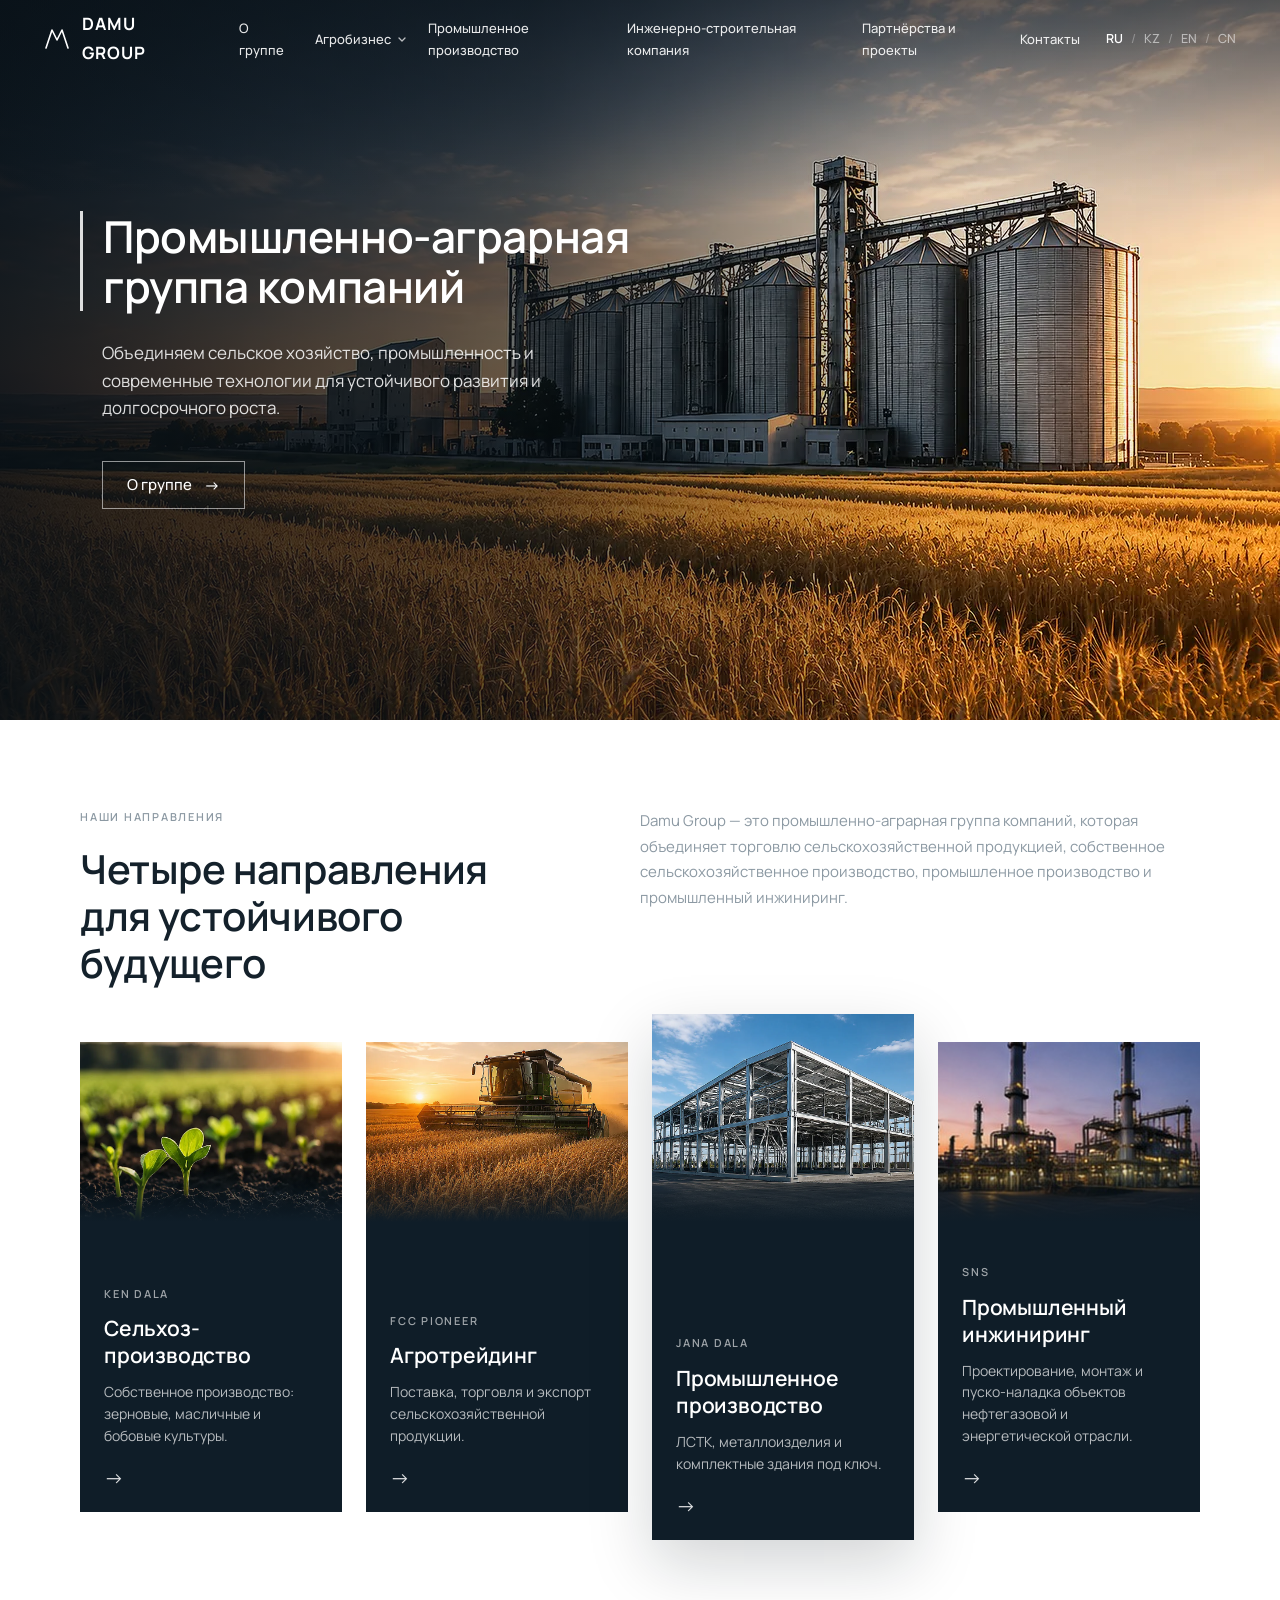
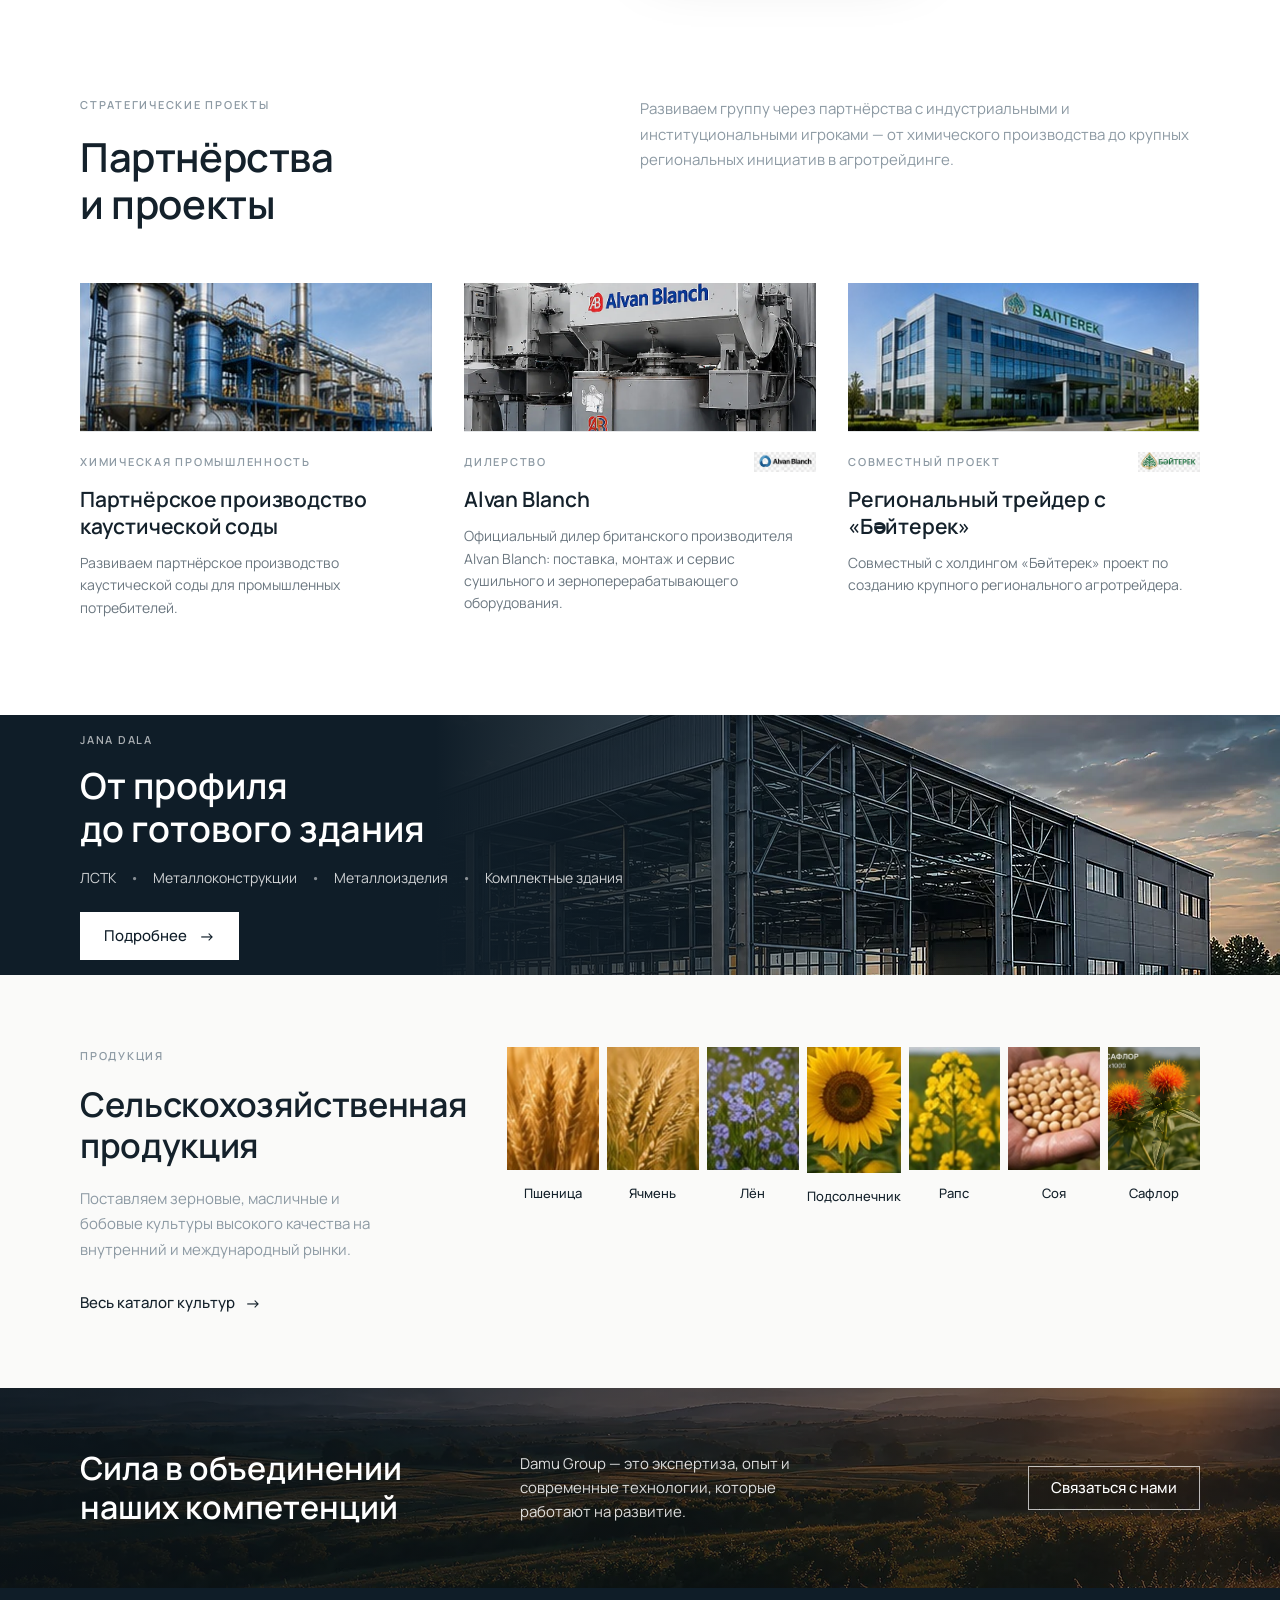
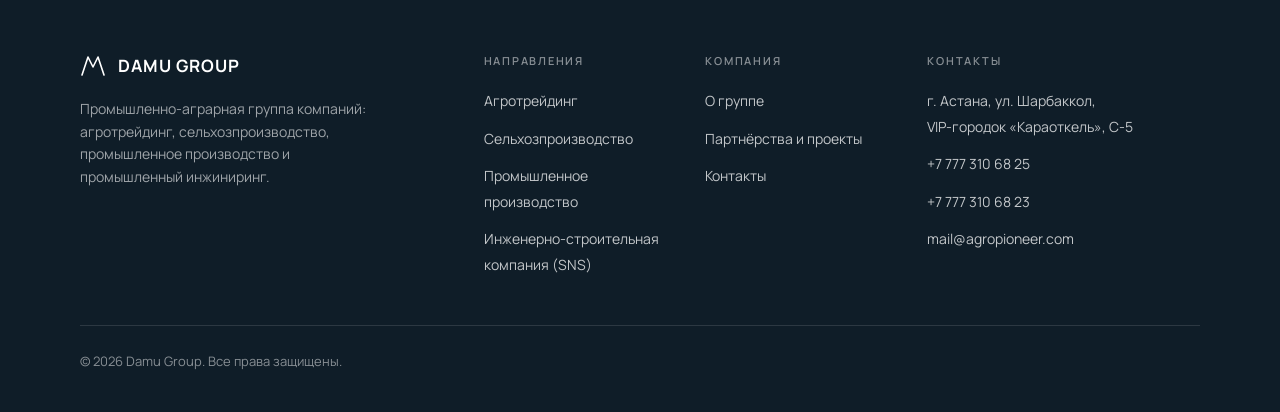
==== damu/index.html @ c19c9806 "Polish: remove dead controls, fix misleading buttons and group summary - Remove the non-functional s" ====
<!DOCTYPE html>
<html lang="ru">
<head>
  <meta charset="UTF-8">
  <meta name="viewport" content="width=device-width, initial-scale=1">
  <title>Damu Group — промышленно-аграрная группа компаний</title>
  <meta name="description" content="Damu Group объединяет торговлю сельскохозяйственной продукцией, сельскохозяйственное производство, промышленное производство и промышленный инжиниринг.">
  <meta name="theme-color" content="#0F1D28">

  <link rel="preconnect" href="https://fonts.googleapis.com">
  <link rel="preconnect" href="https://fonts.gstatic.com" crossorigin>
  <link href="https://fonts.googleapis.com/css2?family=Manrope:wght@400;500;600;700&display=swap" rel="stylesheet">
  <link rel="stylesheet" href="styles.css">
  <link rel="preload" as="image" href="public/images/01_hero_silos_field.webp"
        imagesrcset="public/images/01_hero_silos_field-1280.webp 1280w, public/images/01_hero_silos_field.webp 2400w"
        imagesizes="100vw" fetchpriority="high">
</head>
<body>

  <!-- ============================ HERO + HEADER ============================ -->
  <header class="header">
    <a class="logo" href="#top" aria-label="Damu Group — на главную">
      <svg class="logo__mark" width="26" height="22" viewBox="0 0 26 22" fill="none" aria-hidden="true"><path d="M2 20 L8 2 L13 12 L18 2 L24 20" stroke="#fff" stroke-width="1.6" stroke-linecap="round" stroke-linejoin="round"/></svg>
      <span class="logo__word">DAMU GROUP</span>
    </a>

    <nav class="nav" aria-label="Основная навигация">
      <a class="nav__link" href="#directions">О группе</a>

      <div class="nav__item">
        <button class="nav__link" type="button" aria-haspopup="true" aria-expanded="false">
          Агробизнес
          <svg class="chevron" viewBox="0 0 10 10" fill="none" aria-hidden="true"><path d="M2 4l3 3 3-3" stroke="currentColor" stroke-width="1.3" stroke-linecap="round" stroke-linejoin="round"/></svg>
        </button>
        <div class="nav__menu" role="menu">
          <a role="menuitem" href="#directions">Агротрейдинг</a>
          <a role="menuitem" href="#directions">Растениеводство</a>
          <a role="menuitem" href="#products">Продукция</a>
        </div>
      </div>

      <a class="nav__link" href="jana-dala.html">Промышленное производство</a>
      <a class="nav__link" href="sns.html">Инженерно-строительная компания</a>
      <a class="nav__link" href="#partnerships">Партнёрства и проекты</a>      <a class="nav__link" href="#footer">Контакты</a>
    </nav>

    <div class="header__right">
      <div class="lang lang--row" data-lang-switch aria-label="Язык">
        <a class="lang__opt is-active" data-lang="ru" href="#" aria-current="true">RU</a>
        <span class="lang__sep" aria-hidden="true">/</span>
        <a class="lang__opt" data-lang="kk" href="#">KZ</a>
        <span class="lang__sep" aria-hidden="true">/</span>
        <a class="lang__opt" data-lang="en" href="#">EN</a>
        <span class="lang__sep" aria-hidden="true">/</span>
        <a class="lang__opt" data-lang="zh" href="#">CN</a>
      </div>
      <button class="burger" type="button" aria-label="Открыть меню" aria-expanded="false" aria-controls="mobile-menu">
        <span></span><span></span><span></span>
      </button>
    </div>
  </header>

  <!-- Mobile menu panel -->
  <div class="mobile-menu" id="mobile-menu" aria-hidden="true" role="dialog" aria-label="Меню">
    <button class="mobile-menu__close" type="button" aria-label="Закрыть меню">
      <svg width="26" height="26" viewBox="0 0 26 26" fill="none" aria-hidden="true"><path d="M6 6l14 14M20 6L6 20" stroke="#fff" stroke-width="1.6" stroke-linecap="round"/></svg>
    </button>
    <a href="#directions">О группе</a>
    <span>Агробизнес</span>
    <div class="mobile-menu__sub">
      <a href="#directions">Агротрейдинг</a>
      <a href="#directions">Растениеводство</a>
      <a href="#products">Продукция</a>
    </div>
    <a href="jana-dala.html">Промышленное производство</a>
    <a href="sns.html">Инженерно-строительная компания</a>
    <a href="#partnerships">Партнёрства и проекты</a>    <a href="#footer">Контакты</a>
    <div class="mobile-menu__lang" data-lang-switch><a class="is-active" data-lang="ru" href="#">RU</a><a data-lang="kk" href="#">KZ</a><a data-lang="en" href="#">EN</a><a data-lang="zh" href="#">CN</a></div>
  </div>

  <section class="hero" id="top" aria-label="Damu Group">
    <picture>
      <source type="image/webp" sizes="100vw"
              srcset="public/images/01_hero_silos_field-1280.webp 1280w, public/images/01_hero_silos_field.webp 2400w">
      <source type="image/jpeg" sizes="100vw"
              srcset="public/images/01_hero_silos_field-1280.jpg 1280w, public/images/01_hero_silos_field.jpg 2400w">
      <img class="hero__img" src="public/images/01_hero_silos_field.jpg"
           alt="Элеваторы и золотое пшеничное поле на закате"
           width="2400" height="1400" loading="eager" fetchpriority="high">
    </picture>
    <div class="hero__grad-h" aria-hidden="true"></div>
    <div class="hero__grad-top" aria-hidden="true"></div>

    <div class="container hero__content">
      <div class="hero__head">
        <span class="hero__line" aria-hidden="true"></span>
        <h1 class="hero__title">Промышленно-аграрная<br>группа компаний</h1>
      </div>
      <p class="hero__lead">Объединяем сельское хозяйство, промышленность и современные технологии для устойчивого развития и долгосрочного роста.</p>
      <a class="hero__btn" href="#directions">О группе <span class="arrow" aria-hidden="true">→</span></a>
    </div>
  </section>

  <main>
    <!-- ============================ DIRECTIONS ============================ -->
    <section class="directions" id="directions">
      <div class="container">
        <div class="directions__top">
          <div>
            <p class="eyebrow directions__eyebrow">Наши направления</p>
            <h2 class="directions__title">Четыре направления<br>для устойчивого будущего</h2>
          </div>
          <p class="directions__intro">Damu Group — это промышленно-аграрная группа компаний, которая объединяет торговлю сельскохозяйственной продукцией, собственное сельскохозяйственное производство, промышленное производство и промышленный инжиниринг.</p>
        </div>

        <div class="cards">
          <!-- 1 -->
          <a class="card" href="#products">
            <div class="card__media card__media--agriculture" role="img" aria-label="Всходы сельскохозяйственных культур на поле"></div>
            <div class="card__body">
              <p class="eyebrow card__eyebrow">KEN DALA</p>
              <h3 class="card__title">Сельхоз&shy;производство</h3>
              <p class="card__text">Собственное производство: зерновые, масличные и бобовые культуры.</p>
              <span class="card__arrow" aria-hidden="true">→</span>
            </div>
          </a>

          <!-- 2 -->
          <a class="card" href="#products">
            <div class="card__media card__media--agrotrading" role="img" aria-label="Комбайн на уборке пшеницы на закате"></div>
            <div class="card__body">
              <p class="eyebrow card__eyebrow">FCC PIONEER</p>
              <h3 class="card__title">Агротрейдинг</h3>
              <p class="card__text">Поставка, торговля и экспорт сельскохозяйственной продукции.</p>
              <span class="card__arrow" aria-hidden="true">→</span>
            </div>
          </a>

          <!-- 3 — accent -->
          <a class="card card--accent" href="jana-dala.html">
            <div class="card__media card__media--jana" role="img" aria-label="Металлический каркас промышленного здания"></div>
            <div class="card__body">
              <p class="eyebrow card__eyebrow">JANA DALA</p>
              <h3 class="card__title">Промышленное производство</h3>
              <p class="card__text">ЛСТК, металлоизделия и комплектные здания под ключ.</p>
              <span class="card__arrow" aria-hidden="true">→</span>
            </div>
          </a>

          <!-- 4 -->
          <a class="card" href="sns.html">
            <div class="card__media card__media--sns" role="img" aria-label="Промышленный объект нефтегазовой отрасли"></div>
            <div class="card__body">
              <p class="eyebrow card__eyebrow">SNS</p>
              <h3 class="card__title">Промышленный инжиниринг</h3>
              <p class="card__text">Проектирование, монтаж и пуско-наладка объектов нефтегазовой и энергетической отрасли.</p>
              <span class="card__arrow" aria-hidden="true">→</span>
            </div>
          </a>
        </div>
      </div>
    </section>

    <!-- ============================ PARTNERSHIPS ============================ -->
    <section class="partners" id="partnerships">
      <div class="container">
        <div class="partners__top">
          <div>
            <p class="eyebrow partners__eyebrow">Стратегические проекты</p>
            <h2 class="partners__title">Партнёрства<br>и проекты</h2>
          </div>
          <p class="partners__intro">Развиваем группу через партнёрства с индустриальными и институциональными игроками — от химического производства до крупных региональных инициатив в агротрейдинге.</p>
        </div>

        <div class="partners__grid">
          <!-- 1 -->
          <article class="partner">
            <div class="partner__media partner__media--caustic" role="img" aria-label="Производство каустической соды"></div>
            <div class="partner__body">
              <div class="partner__meta">
                <p class="eyebrow partner__eyebrow">Химическая промышленность</p>
              </div>
              <h3 class="partner__title">Партнёрское производство каустической соды</h3>
              <p class="partner__text">Развиваем партнёрское производство каустической соды для промышленных потребителей.</p>
            </div>
          </article>

          <!-- 2 -->
          <article class="partner">
            <div class="partner__media partner__media--alvan" role="img" aria-label="Сушильное и зерноперерабатывающее оборудование Alvan Blanch"></div>
            <div class="partner__body">
              <div class="partner__meta">
                <p class="eyebrow partner__eyebrow">Дилерство</p>
                <img class="partner__logo" src="public/images/alvan-blanch.png" alt="Alvan Blanch" width="120" height="20" loading="lazy">
              </div>
              <h3 class="partner__title">Alvan Blanch</h3>
              <p class="partner__text">Официальный дилер британского производителя Alvan Blanch: поставка, монтаж и сервис сушильного и зерноперерабатывающего оборудования.</p>
            </div>
          </article>

          <!-- 3 -->
          <article class="partner">
            <div class="partner__media partner__media--baiterek" role="img" aria-label="Совместный проект регионального агротрейдера"></div>
            <div class="partner__body">
              <div class="partner__meta">
                <p class="eyebrow partner__eyebrow">Совместный проект</p>
                <img class="partner__logo" src="public/images/baiterek.png" alt="Бәйтерек" width="120" height="20" loading="lazy">
              </div>
              <h3 class="partner__title">Региональный трейдер с «Бәйтерек»</h3>
              <p class="partner__text">Совместный с холдингом «Бәйтерек» проект по созданию крупного регионального агротрейдера.</p>
            </div>
          </article>
        </div>
      </div>
    </section>

    <!-- ============================ JANA DALA BANNER ============================ -->
    <section class="jana" id="jana" aria-label="Jana Dala — от профиля до готового здания">
      <picture>
        <source type="image/webp" sizes="100vw"
                srcset="public/images/06_jana_dala_factory-1280.webp 1280w, public/images/06_jana_dala_factory.webp 2000w">
        <source type="image/jpeg" sizes="100vw"
                srcset="public/images/06_jana_dala_factory-1280.jpg 1280w, public/images/06_jana_dala_factory.jpg 2000w">
        <img class="jana__img" src="public/images/06_jana_dala_factory.jpg"
             alt="Производственный комплекс Jana Dala" width="2000" height="900" loading="lazy">
      </picture>
      <div class="jana__grad" aria-hidden="true"></div>
      <div class="container jana__content">
        <p class="eyebrow jana__eyebrow">Jana Dala</p>
        <h2 class="jana__title">От профиля<br>до готового здания</h2>
        <ul class="jana__tags"><li>ЛСТК</li><li>Металлоконструкции</li><li>Металлоизделия</li><li>Комплектные здания</li></ul>
        <a class="jana__btn" href="jana-dala.html">Подробнее <span class="arrow" aria-hidden="true">→</span></a>
      </div>
    </section>

    <!-- ============================ PRODUCTS ============================ -->
    <section class="products" id="products">
      <div class="container products__grid">
        <div class="products__aside">
          <p class="eyebrow products__eyebrow">Продукция</p>
          <h2 class="products__title">Сельскохозяйственная<br>продукция</h2>
          <p class="products__text">Поставляем зерновые, масличные и бобовые культуры высокого качества на внутренний и международный рынки.</p>
          <a class="products__link" href="#products">Весь каталог культур <span class="arrow" aria-hidden="true">→</span></a>
        </div>

        <div class="crops">
          <a class="crop" href="wheat">
            <div class="crop__media crop__media--wheat" role="img" aria-label="Пшеница"></div>
            <div class="crop__caption">Пшеница</div>
          </a>
          <a class="crop" href="barley">
            <div class="crop__media crop__media--barley" role="img" aria-label="Ячмень"></div>
            <div class="crop__caption">Ячмень</div>
          </a>
          <a class="crop" href="flax">
            <div class="crop__media crop__media--flax" role="img" aria-label="Лён"></div>
            <div class="crop__caption">Лён</div>
          </a>
          <a class="crop" href="sunflower">
            <div class="crop__media crop__media--sunflower" role="img" aria-label="Подсолнечник"></div>
            <div class="crop__caption">Подсолнечник</div>
          </a>
          <a class="crop" href="colza">
            <div class="crop__media crop__media--rapeseed" role="img" aria-label="Рапс"></div>
            <div class="crop__caption">Рапс</div>
          </a>
          <a class="crop" href="soy">
            <div class="crop__media crop__media--soybean" role="img" aria-label="Соя"></div>
            <div class="crop__caption">Соя</div>
          </a>
          <a class="crop" href="safflower">
            <div class="crop__media crop__media--safflower" role="img" aria-label="Сафлор"></div>
            <div class="crop__caption">Сафлор</div>
          </a>
        </div>
      </div>
    </section>

    <!-- ============================ UNITY BANNER ============================ -->
    <section class="unity" aria-label="Сила в объединении наших компетенций">
      <picture>
        <source type="image/webp" sizes="100vw"
                srcset="public/images/14_footer_landscape-1280.webp 1280w, public/images/14_footer_landscape.webp 2400w">
        <source type="image/jpeg" sizes="100vw"
                srcset="public/images/14_footer_landscape-1280.jpg 1280w, public/images/14_footer_landscape.jpg 2400w">
        <img class="unity__img" src="public/images/14_footer_landscape.jpg"
             alt="Аграрный ландшафт и инфраструктура Damu Group" width="2400" height="900" loading="lazy">
      </picture>
      <div class="unity__grad" aria-hidden="true"></div>
      <div class="container unity__content">
        <h2 class="unity__title">Сила в объединении<br>наших компетенций</h2>
        <p class="unity__text">Damu Group — это экспертиза, опыт и современные технологии, которые работают на развитие.</p>
        <a class="unity__btn" href="#footer">Связаться с нами</a>
      </div>
    </section>
  </main>

  <!-- ============================ FOOTER ============================ -->
  <footer class="footer" id="footer">
    <div class="container footer__grid">
      <div>
        <div class="logo">
          <svg class="logo__mark" width="26" height="22" viewBox="0 0 26 22" fill="none" aria-hidden="true"><path d="M2 20 L8 2 L13 12 L18 2 L24 20" stroke="#fff" stroke-width="1.6" stroke-linecap="round" stroke-linejoin="round"/></svg>
          <span class="logo__word">DAMU GROUP</span>
        </div>
        <p class="footer__desc">Промышленно-аграрная группа компаний: агротрейдинг, сельхозпроизводство, промышленное производство и промышленный инжиниринг.</p>
      </div>

      <nav aria-label="Направления">
        <p class="footer__col-title">Направления</p>
        <ul class="footer__list">
          <li><a href="#products">Агротрейдинг</a></li>
          <li><a href="#products">Сельхозпроизводство</a></li>
          <li><a href="jana-dala.html">Промышленное производство</a></li>
          <li><a href="sns.html">Инженерно-строительная компания (SNS)</a></li>
        </ul>
      </nav>

      <nav aria-label="Компания">
        <p class="footer__col-title">Компания</p>
        <ul class="footer__list">
          <li><a href="#directions">О группе</a></li>
          <li><a href="#partnerships">Партнёрства и проекты</a></li>          <li><a href="#footer">Контакты</a></li>
        </ul>
      </nav>

      <div>
        <p class="footer__col-title">Контакты</p>
        <ul class="footer__list">
          <li><span>г. Астана, ул. Шарбаккол,<br>VIP-городок «Караоткель», C-5</span></li>
          <li><a href="tel:+77773106825">+7 777 310 68 25</a></li>
          <li><a href="tel:+77773106823">+7 777 310 68 23</a></li>
          <li><a href="mailto:mail@agropioneer.com">mail@agropioneer.com</a></li>
        </ul>
      </div>
    </div>

    <div class="container">
      <div class="footer__bottom">© 2026 Damu Group. Все права защищены.</div>
    </div>
  </footer>

  <script src="script.js" defer></script>
</body>
</html>
---- damu/styles.css ----
/* ==========================================================================
   Damu Group — homepage. Exact implementation of the approved mockup.
   Static HTML + CSS. Vanilla JS only for mobile menu + dropdown.
   ========================================================================== */

/* ---------- Tokens ---------- */
:root {
  --ink: #14212B;          /* primary text */
  --deep: #0F1D28;         /* dark bg: cards, banners, footer */
  --muted: #8C99A3;        /* secondary text on light */
  --paper: #FFFFFF;
  --paper-alt: #FAFAF9;    /* Products section bg */
  --hover-light: #F0F0EE;  /* white button hover */
  --shadow-card: 0 24px 60px rgba(10,21,30,0.18);
  --container: 1240px;
  --gutter: 60px;
}

/* ---------- Reset ---------- */
* { box-sizing: border-box; }
body { margin: 0; }
img { display: block; max-width: 100%; }
h1, h2, h3, p, ul, figure { margin: 0; }
ul { padding: 0; list-style: none; }
button { font: inherit; color: inherit; background: none; border: 0; cursor: pointer; }

body {
  font-family: "Manrope", "Helvetica Neue", Arial, sans-serif;
  font-weight: 400;
  font-size: 15px;
  line-height: 1.7;
  color: var(--ink);
  background: var(--paper);
  -webkit-font-smoothing: antialiased;
  -moz-osx-font-smoothing: grayscale;
}

a { color: var(--ink); text-decoration: none; }
a:hover { text-decoration: none; }

:focus-visible {
  outline: 2px solid var(--ink);
  outline-offset: 3px;
}

.container {
  max-width: var(--container);
  margin: 0 auto;
  padding: 0 var(--gutter);
}

.eyebrow {
  font-size: 11px;
  font-weight: 600;
  letter-spacing: 0.16em;
  text-transform: uppercase;
}

h1, h2, h3 { overflow-wrap: break-word; }

.visually-hidden {
  position: absolute; width: 1px; height: 1px; padding: 0; margin: -1px;
  overflow: hidden; clip: rect(0 0 0 0); white-space: nowrap; border: 0;
}

/* ---------- Logo (header + footer) ---------- */
.logo { display: flex; align-items: center; gap: 12px; }
.logo__mark { flex: none; display: block; }
.logo__word {
  font-size: 17px; font-weight: 700; letter-spacing: 0.06em;
  color: #fff;
}

/* ==========================================================================
   HERO + HEADER
   ========================================================================== */
.hero {
  position: relative;
  height: 720px;
  background: var(--deep);
  overflow: hidden;
}
.hero__img {
  position: absolute; inset: 0;
  width: 100%; height: 100%;
  object-fit: cover;
}
.hero__grad-h {
  position: absolute; inset: 0; z-index: 1;
  background: linear-gradient(90deg, rgba(8,16,22,.9) 0%, rgba(8,16,22,.6) 42%, rgba(8,16,22,.08) 72%, rgba(8,16,22,0) 100%);
}
.hero__grad-top {
  position: absolute; top: 0; left: 0; right: 0; height: 200px; z-index: 1;
  background: linear-gradient(180deg, rgba(8,16,22,.55), rgba(8,16,22,0));
}

/* Header */
.header {
  position: absolute; top: 0; left: 0; right: 0; z-index: 3;
  height: 78px;
  display: flex; align-items: center;
  padding: 0 44px; gap: 26px;
}
.nav {
  margin-left: 16px;
  display: flex; align-items: center; gap: 15px;
}
.nav__link {
  display: inline-flex; align-items: center; gap: 6px;
  font-size: 13px; font-weight: 500;
  color: rgba(255,255,255,.9);
  transition: color .2s ease;
}
.nav__link:hover { color: #fff; }
.chevron { width: 10px; height: 10px; opacity: .8; }

.nav__item { position: relative; }
.nav__menu {
  position: absolute; top: calc(100% + 12px); left: 0;
  min-width: 220px;
  background: var(--deep);
  padding: 8px 0;
  opacity: 0; visibility: hidden; transform: translateY(-6px);
  transition: opacity .2s ease, transform .2s ease, visibility .2s;
  box-shadow: var(--shadow-card);
}
.nav__item:hover .nav__menu,
.nav__item.is-open .nav__menu { opacity: 1; visibility: visible; transform: translateY(0); }
.nav__menu a {
  display: block; padding: 10px 20px;
  font-size: 14px; font-weight: 500; color: #fff;
  transition: background-color .2s ease;
}
.nav__menu a:hover { background: rgba(255,255,255,.08); }

.header__right {
  margin-left: auto;
  display: flex; align-items: center; gap: 18px;
}
.search-btn { display: inline-flex; }
.search-btn svg { display: block; }
.lang {
  display: inline-flex; align-items: center; gap: 7px;
  font-size: 14px; font-weight: 500; color: rgba(255,255,255,.9);
  transition: color .2s ease;
}
.lang:hover { color: #fff; }

.burger { display: none; }

/* Hero content */
.hero__content {
  position: relative; z-index: 2;
  height: 100%;
  display: flex; flex-direction: column; justify-content: center;
}
.hero__head { display: flex; align-items: center; gap: 20px; }
.hero__line {
  width: 3px; align-self: stretch; min-height: 100px;
  background: rgba(255,255,255,.85); flex: none;
}
.hero__title {
  max-width: 620px;
  font-size: 44px; font-weight: 600; line-height: 1.14; letter-spacing: -0.01em;
  color: #fff;
  text-wrap: pretty;
}
.hero__lead {
  margin-top: 28px; padding-left: 22px;
  max-width: 470px;
  font-size: 17px; line-height: 1.6;
  color: rgba(255,255,255,.86);
}
.hero__btn {
  margin: 40px 0 0 22px;
  align-self: flex-start;
  display: inline-flex; align-items: center; gap: 12px;
  height: 48px; padding: 0 24px;
  border: 1px solid rgba(255,255,255,.55);
  color: #fff; font-size: 15px; font-weight: 500;
  transition: background-color .2s ease;
}
.hero__btn:hover { background: rgba(255,255,255,.12); }
.arrow { font-size: 16px; line-height: 1; }

/* ==========================================================================
   DIRECTIONS
   ========================================================================== */
.directions { padding: 88px 0 96px; background: #fff; }
.directions__top {
  display: grid; grid-template-columns: 5fr 1fr 6fr;
  align-items: start;
}
.directions__eyebrow { color: var(--muted); }
.directions__title {
  margin-top: 18px;
  font-size: 40px; font-weight: 600; line-height: 1.18; letter-spacing: -0.01em;
  color: var(--ink); text-wrap: pretty;
}
.directions__intro {
  grid-column: 3;
  font-size: 15px; line-height: 1.7; color: var(--muted);
}

.cards {
  margin-top: 56px;
  display: grid; grid-template-columns: repeat(4, 1fr);
  gap: 24px; align-items: stretch;
}
.card {
  display: flex; flex-direction: column;
  min-height: 470px;
  background: var(--deep);
  overflow: hidden;
  transition: transform 300ms ease;
}
.card:hover { transform: translateY(-4px); }
.card__media {
  position: relative;
  flex: 0 0 auto;
  height: 180px;
  background-color: #1a2732;
  background-size: cover; background-position: center;
}
.card__media::after {
  content: "";
  position: absolute; left: 0; right: 0; bottom: 0; height: 56px;
  background: linear-gradient(180deg, rgba(15,29,40,0) 0%, #0F1D28 100%);
}
.card__body {
  flex: 1 1 auto;
  display: flex; flex-direction: column; justify-content: flex-end;
  padding: 24px;
}
.card__eyebrow { color: rgba(255,255,255,.6); }
.card__title {
  margin-top: 12px;
  font-size: 21px; font-weight: 600; line-height: 1.28; letter-spacing: -0.01em;
  color: #fff;
}
.card__text {
  margin-top: 12px;
  font-size: 14px; line-height: 1.55; color: rgba(255,255,255,.7);
}
.card__arrow {
  margin-top: 22px;
  font-size: 20px; line-height: 1; color: rgba(255,255,255,.85);
}
/* card photos (exact filenames from the production pack) */
.card__media--agrotrading { background-image: url("public/images/02_agriculture_combine.jpg"); background-image: image-set(url("public/images/02_agriculture_combine.webp") type("image/webp"), url("public/images/02_agriculture_combine.jpg") type("image/jpeg")); }
.card__media--agriculture { background-image: url("public/images/03_agriculture_seedlings.jpg"); background-image: image-set(url("public/images/03_agriculture_seedlings.webp") type("image/webp"), url("public/images/03_agriculture_seedlings.jpg") type("image/jpeg")); }
.card__media--jana        { background-image: url("public/images/04_jana_dala_steel_frame.jpg"); background-image: image-set(url("public/images/04_jana_dala_steel_frame.webp") type("image/webp"), url("public/images/04_jana_dala_steel_frame.jpg") type("image/jpeg")); }
.card__media--drying      { background-image: url("public/images/05_alvan_blanch_equipment.jpg"); background-image: image-set(url("public/images/05_alvan_blanch_equipment.webp") type("image/webp"), url("public/images/05_alvan_blanch_equipment.jpg") type("image/jpeg")); }
.card__media--sns         { background-image: url("public/images/sns-plant.jpg"); }

/* accent third card */
.card--accent {
  margin: -28px 0;
  box-shadow: var(--shadow-card);
}
.card--accent .card__media { height: 208px; }

/* ==========================================================================
   PARTNERSHIPS
   ========================================================================== */
.partners { padding: 88px 0 96px; background: #fff; }
.partners__top {
  display: grid; grid-template-columns: 5fr 1fr 6fr;
  align-items: start;
}
.partners__eyebrow { color: var(--muted); }
.partners__title {
  margin-top: 18px;
  font-size: 40px; font-weight: 600; line-height: 1.18; letter-spacing: -0.01em;
  color: var(--ink); text-wrap: pretty;
}
.partners__intro {
  grid-column: 3;
  font-size: 15px; line-height: 1.7; color: var(--muted);
}
.partners__grid {
  margin-top: 56px;
  display: grid; grid-template-columns: repeat(3, 1fr); gap: 32px;
}
.partner { display: flex; flex-direction: column; }
.partner__media {
  height: 148px;
  background-color: #e8e8e2;
  background-size: cover; background-position: center;
}
.partner__media--caustic { background-image: url("public/images/caustic-soda-plant.jpg"); }
.partner__media--alvan {
  background-image: url("public/images/05_alvan_blanch_equipment.jpg");
  background-image: image-set(url("public/images/05_alvan_blanch_equipment.webp") type("image/webp"), url("public/images/05_alvan_blanch_equipment.jpg") type("image/jpeg"));
}
.partner__media--baiterek { background-image: url("public/images/baiterek-partnership.jpg"); }
.partner__body {
  padding-top: 20px;
  border-top: 1px solid #E6E8EA;
}
.partner__meta {
  display: flex; align-items: center; justify-content: space-between; gap: 12px;
  min-height: 20px;
}
.partner__eyebrow { color: var(--muted); }
.partner__logo { height: 20px; width: auto; object-fit: contain; }
.partner__title {
  margin-top: 14px;
  font-size: 21px; font-weight: 600; line-height: 1.28; letter-spacing: -0.01em;
  color: var(--ink);
}
.partner__text {
  margin-top: 12px;
  font-size: 14px; line-height: 1.6; color: #6B7780;
}

/* ==========================================================================
   JANA DALA BANNER
   ========================================================================== */
.jana {
  position: relative;
  height: 260px;
  background: var(--deep);
  overflow: hidden;
}
.jana__img { position: absolute; inset: 0; width: 100%; height: 100%; object-fit: cover; }
.jana__grad {
  position: absolute; inset: 0; z-index: 1;
  background: linear-gradient(90deg, #0F1D28 0%, #0F1D28 34%, rgba(15,29,40,.72) 52%, rgba(15,29,40,0) 78%);
}
.jana__content {
  position: relative; z-index: 2;
  height: 100%;
  display: flex; flex-direction: column; justify-content: center;
}
.jana__eyebrow { color: rgba(255,255,255,.65); }
.jana__title {
  margin-top: 16px;
  font-size: 36px; font-weight: 600; line-height: 1.18; color: #fff;
}
.jana__tags {
  margin-top: 16px;
  display: flex; flex-wrap: wrap; align-items: center; row-gap: 6px;
  font-size: 14px; color: rgba(255,255,255,.8);
}
.jana__tags li { display: inline-flex; align-items: center; }
.jana__tags li:not(:last-child)::after {
  content: "•"; margin: 0 14px; color: rgba(255,255,255,.5);
}
.jana__btn {
  margin-top: 22px; align-self: flex-start;
  display: inline-flex; align-items: center; gap: 12px;
  height: 48px; padding: 0 24px;
  background: #fff; color: var(--deep);
  font-size: 15px; font-weight: 500;
  transition: background-color .2s ease;
}
.jana__btn:hover { background: var(--hover-light); }

/* ==========================================================================
   PRODUCTS
   ========================================================================== */
.products { padding: 72px 0; background: var(--paper-alt); }
.products__grid {
  display: grid; grid-template-columns: 3fr 9fr;
  gap: 40px; align-items: stretch;
}
.products__aside { display: flex; flex-direction: column; }
.products__eyebrow { color: var(--muted); }
.products__title {
  margin-top: 18px;
  font-size: 34px; font-weight: 600; line-height: 1.2; letter-spacing: -0.01em;
  color: var(--ink); text-wrap: pretty;
}
.products__text {
  margin-top: 20px; max-width: 300px;
  font-size: 15px; line-height: 1.7; color: var(--muted);
}
.products__link {
  margin-top: auto; padding-top: 28px;
  display: inline-flex; align-items: center; gap: 10px;
  font-size: 15px; font-weight: 500; color: var(--ink);
}
.products__link:hover { text-decoration: underline; }

.crops {
  display: grid; grid-template-columns: repeat(7, 1fr); gap: 8px;
}
.crop { display: block; color: var(--ink); }
.crop:hover .crop__caption { text-decoration: underline; }
.crop__media {
  aspect-ratio: 3 / 4;
  overflow: hidden;
  background-color: #e8e8e2;
  background-size: cover; background-position: center;
}
/* crop photos (exact filenames from the production pack) */
.crop__media--wheat     { background-image: url("public/images/07_wheat.jpg"); background-image: image-set(url("public/images/07_wheat.webp") type("image/webp"), url("public/images/07_wheat.jpg") type("image/jpeg")); }
.crop__media--barley    { background-image: url("public/images/08_barley.jpg"); background-image: image-set(url("public/images/08_barley.webp") type("image/webp"), url("public/images/08_barley.jpg") type("image/jpeg")); }
.crop__media--flax      { background-image: url("public/images/09_flax.jpg"); background-image: image-set(url("public/images/09_flax.webp") type("image/webp"), url("public/images/09_flax.jpg") type("image/jpeg")); }
.crop__media--sunflower { background-image: url("public/images/10_sunflower.jpg"); background-image: image-set(url("public/images/10_sunflower.webp") type("image/webp"), url("public/images/10_sunflower.jpg") type("image/jpeg")); }
.crop__media--rapeseed  { background-image: url("public/images/11_rapeseed.jpg"); background-image: image-set(url("public/images/11_rapeseed.webp") type("image/webp"), url("public/images/11_rapeseed.jpg") type("image/jpeg")); }
.crop__media--soybean   { background-image: url("public/images/12_soybean.jpg"); background-image: image-set(url("public/images/12_soybean.webp") type("image/webp"), url("public/images/12_soybean.jpg") type("image/jpeg")); }
.crop__media--safflower { background-image: url("public/images/13_safflower.jpg"); background-image: image-set(url("public/images/13_safflower.webp") type("image/webp"), url("public/images/13_safflower.jpg") type("image/jpeg")); }
.crop__caption {
  margin-top: 12px; text-align: center;
  font-size: 13px; font-weight: 500; color: var(--ink);
}

/* ==========================================================================
   UNITY BANNER
   ========================================================================== */
.unity {
  position: relative;
  height: 200px;
  background: #2a3630;
  overflow: hidden;
}
.unity__img { position: absolute; inset: 0; width: 100%; height: 100%; object-fit: cover; }
.unity__grad {
  position: absolute; inset: 0; z-index: 1;
  background: linear-gradient(90deg, rgba(12,20,26,.8) 0%, rgba(12,20,26,.55) 55%, rgba(12,20,26,.5) 100%);
}
.unity__content {
  position: relative; z-index: 2;
  height: 100%;
  display: grid; grid-template-columns: 5fr 5fr 3fr; gap: 40px; align-items: center;
}
.unity__title {
  font-size: 32px; font-weight: 600; line-height: 1.2; color: #fff;
}
.unity__text {
  max-width: 300px;
  font-size: 15px; line-height: 1.6; color: rgba(255,255,255,.85);
}
.unity__btn {
  justify-self: end;
  display: inline-flex; align-items: center;
  height: 44px; padding: 0 22px;
  border: 1px solid rgba(255,255,255,.7);
  color: #fff; font-size: 15px; font-weight: 500;
  transition: background-color .2s ease;
}
.unity__btn:hover { background: rgba(255,255,255,.12); }

/* ==========================================================================
   FOOTER
   ========================================================================== */
.footer { background: var(--deep); padding: 64px 0 40px; }
.footer__grid {
  display: grid; grid-template-columns: 4fr 2fr 2fr 3fr; gap: 40px;
}
.footer__desc {
  margin-top: 18px; max-width: 290px;
  font-size: 14px; line-height: 1.6; color: rgba(255,255,255,.6);
}
.footer__col-title {
  font-size: 11px; font-weight: 600; letter-spacing: 0.16em; text-transform: uppercase;
  color: rgba(255,255,255,.5);
}
.footer__list {
  margin-top: 18px;
  display: flex; flex-direction: column; gap: 12px;
}
.footer__list a, .footer__list span {
  font-size: 14px; color: rgba(255,255,255,.75);
  transition: color .2s ease;
}
.footer__list a:hover { color: #fff; }
.footer__bottom {
  margin-top: 48px; padding-top: 24px;
  border-top: 1px solid rgba(255,255,255,.12);
  font-size: 13px; color: rgba(255,255,255,.5);
}

/* ==========================================================================
   MOBILE MENU (panel)
   ========================================================================== */
.mobile-menu {
  position: fixed; inset: 0; z-index: 50;
  background: var(--deep);
  padding: 88px var(--gutter) 40px;
  display: none; flex-direction: column; gap: 20px;
  overflow-y: auto;
}
.mobile-menu.is-open { display: flex; }
.mobile-menu a, .mobile-menu span {
  font-size: 18px; font-weight: 500; color: #fff;
}
.mobile-menu__close {
  position: absolute; top: 22px; right: var(--gutter);
  width: 44px; height: 44px; color: #fff;
  display: inline-flex; align-items: center; justify-content: center;
}
.mobile-menu__sub {
  display: flex; flex-direction: column; gap: 14px;
  padding-left: 16px;
}
.mobile-menu__sub a { font-size: 16px; color: rgba(255,255,255,.75); }

/* ==========================================================================
   RESPONSIVE
   ========================================================================== */
@media (max-width: 1200px) {
  :root { --gutter: 40px; }
  .cards { grid-template-columns: repeat(2, 1fr); }
  .card--accent { margin: 0; }
  .card--accent .card__media { height: 180px; }
  .crops { grid-template-columns: repeat(4, 1fr); }
  .footer__grid { grid-template-columns: repeat(2, 1fr); }
}

@media (max-width: 900px) {
  :root { --gutter: 28px; }

  /* Full desktop nav can't fit the long RU labels below ~900px → burger */
  .nav, .header__right .lang, .header__right .search-btn { display: none; }
  .header { gap: 0; }
  .burger {
    display: inline-flex; align-items: center; justify-content: center;
    width: 44px; height: 44px; margin-left: auto; color: #fff;
    flex-direction: column; gap: 5px;
  }
  .burger span { display: block; width: 22px; height: 2px; background: #fff; }

  .hero { height: 620px; }
  .hero__title { font-size: 36px; }
  .products__title { font-size: 30px; }
  .directions__top { grid-template-columns: 1fr; }
  .directions__intro { grid-column: 1; margin-top: 24px; }
  .partners__top { grid-template-columns: 1fr; }
  .partners__intro { grid-column: 1; margin-top: 24px; }
  .partners__grid { grid-template-columns: 1fr; gap: 28px; }
  .partners { padding: 64px 0; }
  .products__grid { grid-template-columns: 1fr; }
  .products__link { margin-top: 24px; padding-top: 0; }
  .jana { height: auto; padding: 48px 0; }
  .unity { height: auto; }
  .unity__content { grid-template-columns: 1fr; gap: 20px; padding: 40px 0; }
  .unity__btn { justify-self: start; }
}

@media (max-width: 600px) {
  .nav, .header__right .lang, .header__right .search-btn { display: none; }
  .burger {
    display: inline-flex; align-items: center; justify-content: center;
    width: 44px; height: 44px; margin-left: auto; color: #fff;
    flex-direction: column; gap: 5px;
  }
  .burger span { display: block; width: 22px; height: 2px; background: #fff; }
  .header { gap: 0; }

  .hero { height: 560px; }
  .hero__title { font-size: 30px; }
  .hero__lead { font-size: 16px; }
  .hero__line { min-height: 72px; }

  .cards { grid-template-columns: 1fr; }
  .crops { grid-template-columns: 1fr; }
  .footer__grid { grid-template-columns: 1fr; }

  .directions { padding: 56px 0; }
  .products { padding: 56px 0; }
  .footer { padding: 56px 0 40px; }
}

@media (prefers-reduced-motion: reduce) {
  * { transition-duration: .001ms !important; }
}

/* ---- Language switcher (inline row RU / KZ / EN / CN) ---- */
.lang--row { display: inline-flex; align-items: center; gap: 8px; }
.lang__opt {
  font-size: 12.5px; font-weight: 500; color: rgba(255,255,255,.55);
  transition: color .2s ease;
}
.lang__opt:hover { color: #fff; }
.lang__opt.is-active { color: #fff; font-weight: 600; }
.lang__sep { font-size: 12.5px; color: rgba(255,255,255,.3); }
.mobile-menu__lang { display: flex; flex-wrap: wrap; gap: 18px; padding-top: 8px; }
.mobile-menu__lang a { font-size: 16px; color: rgba(255,255,255,.7); }
.mobile-menu__lang a.is-active { color: #fff; font-weight: 600; }
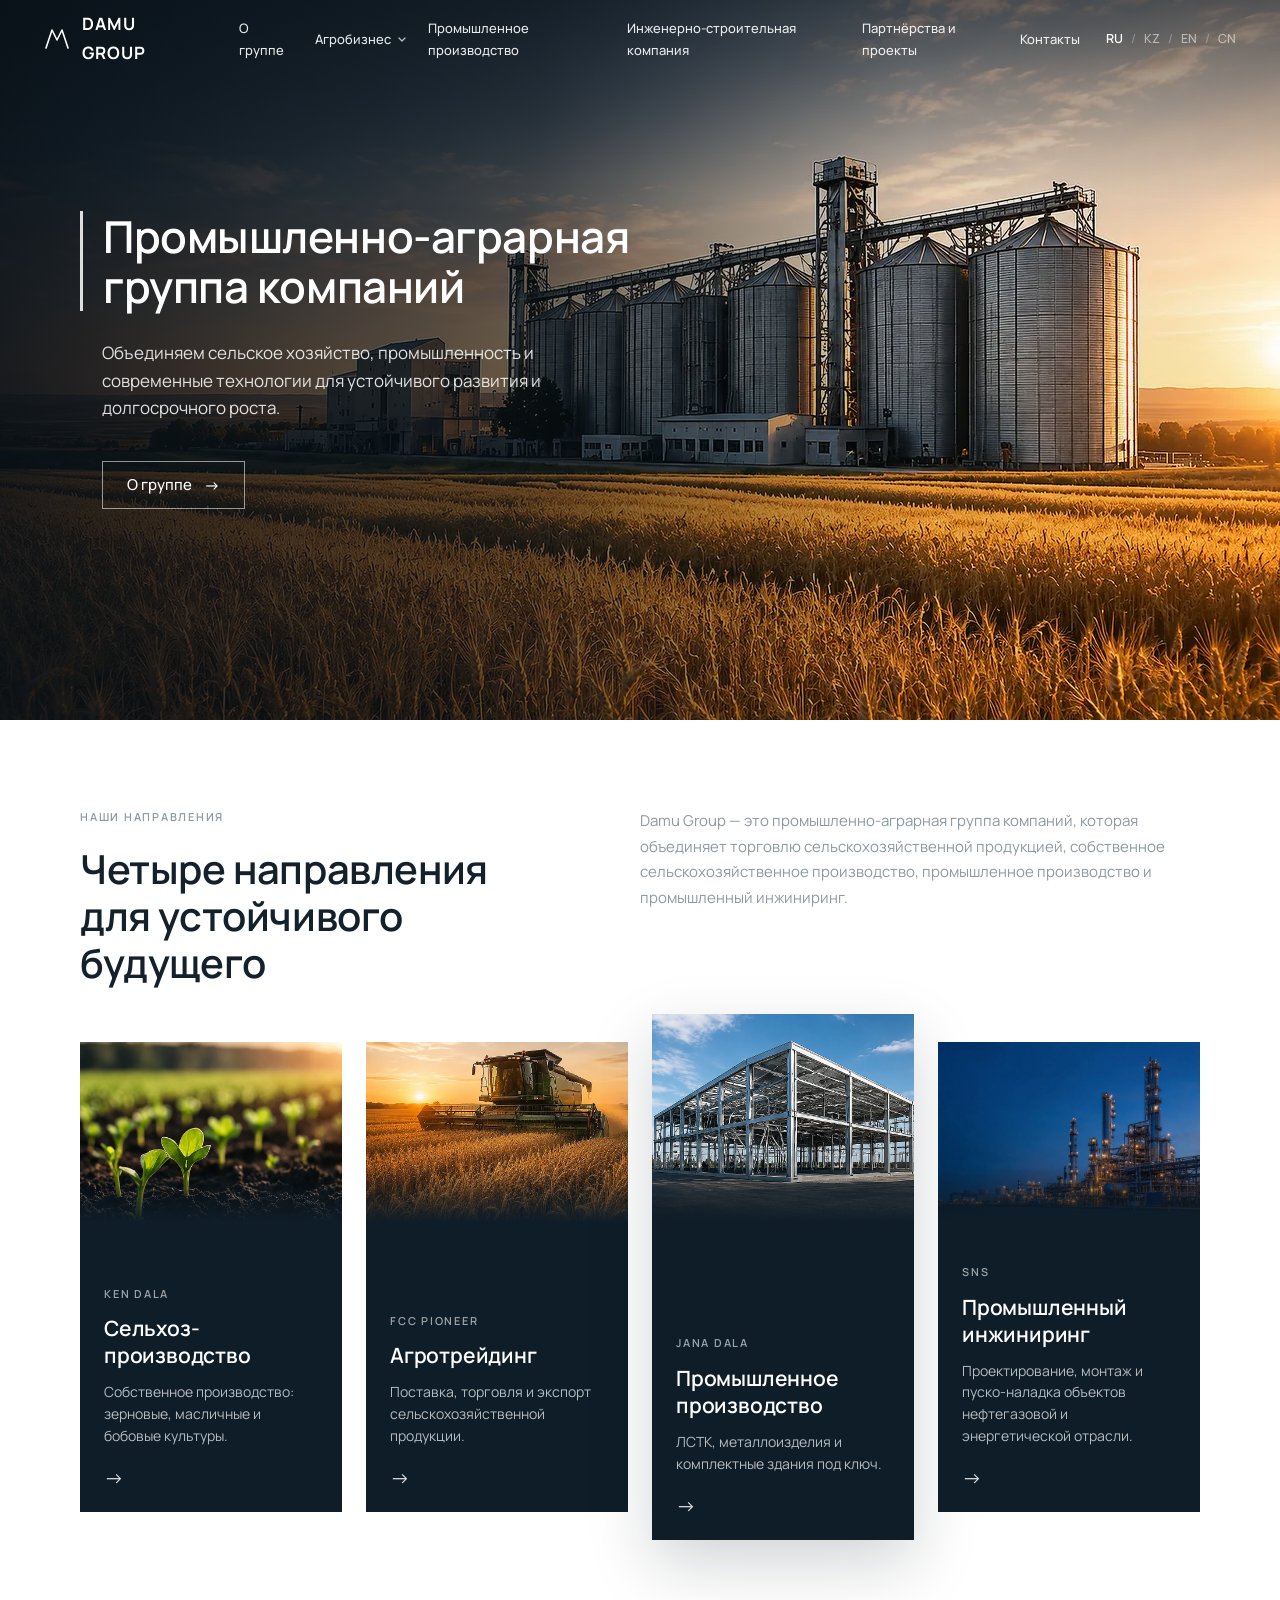
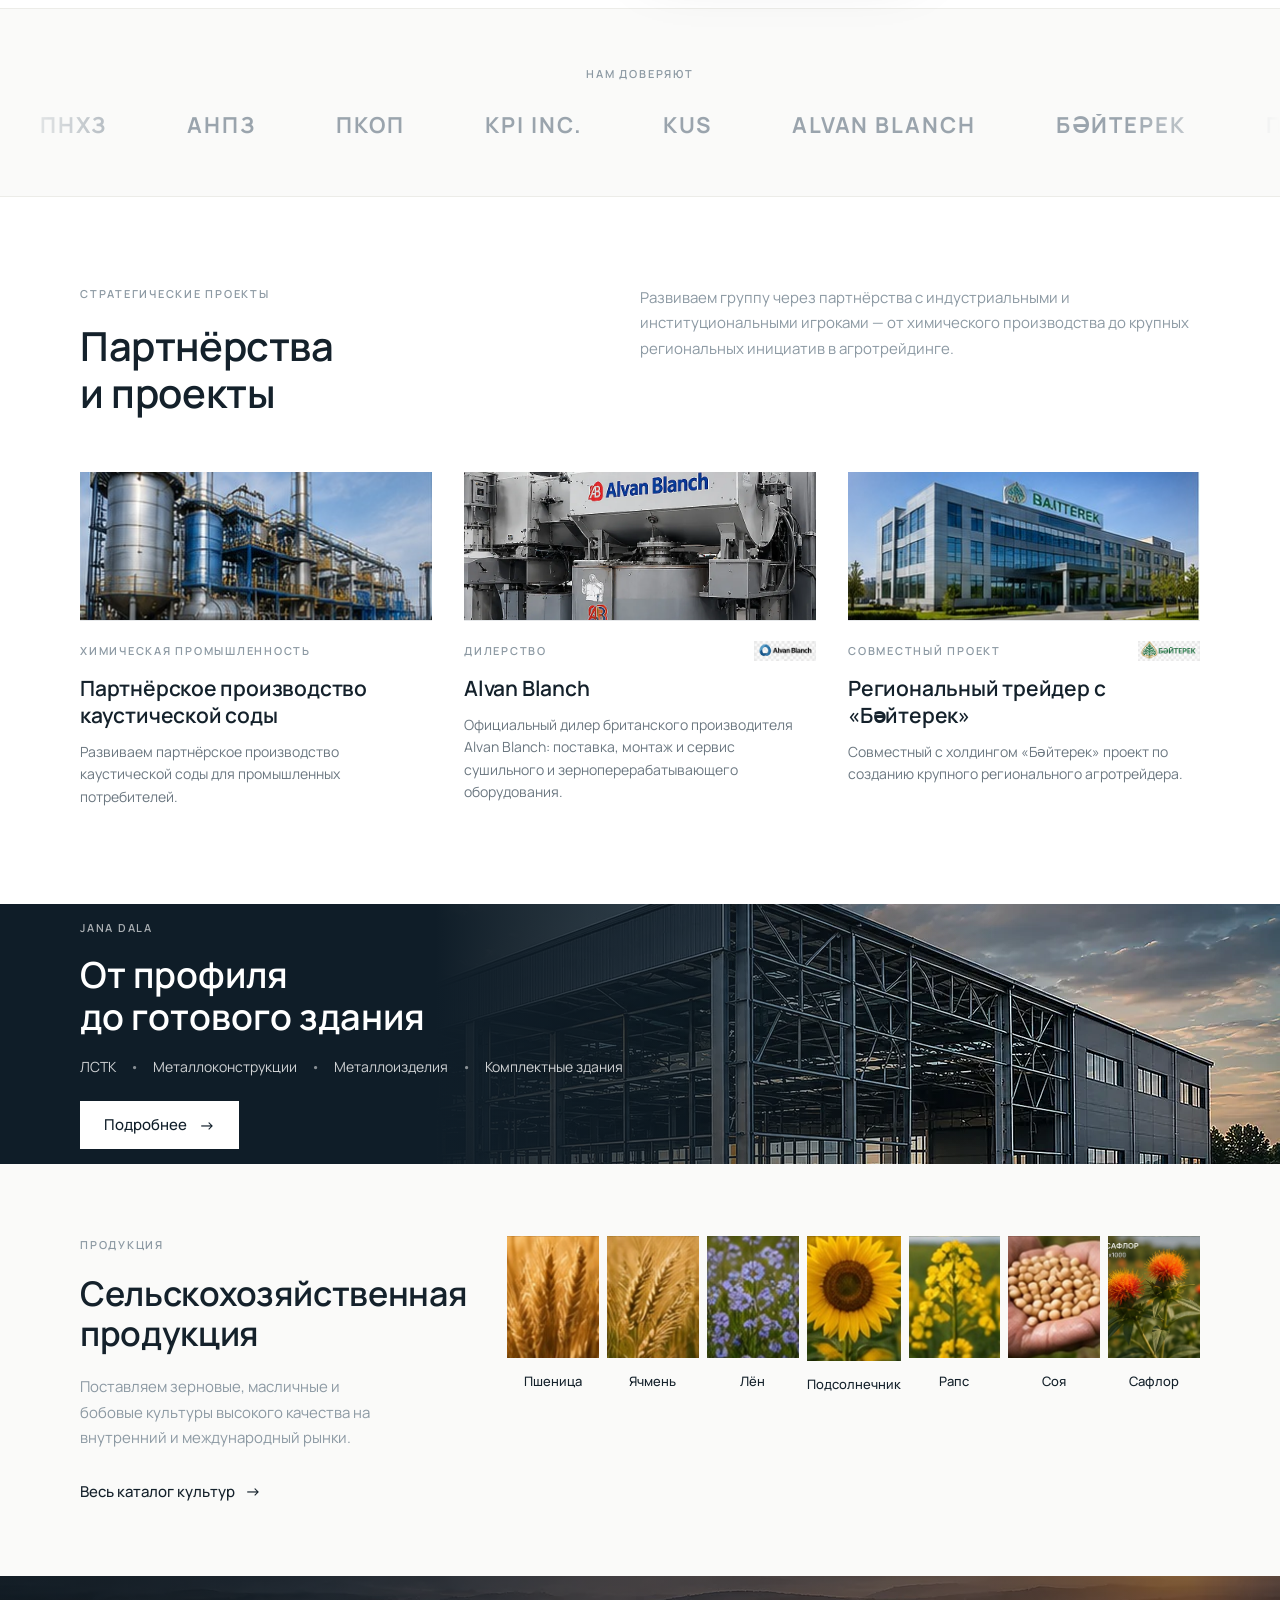
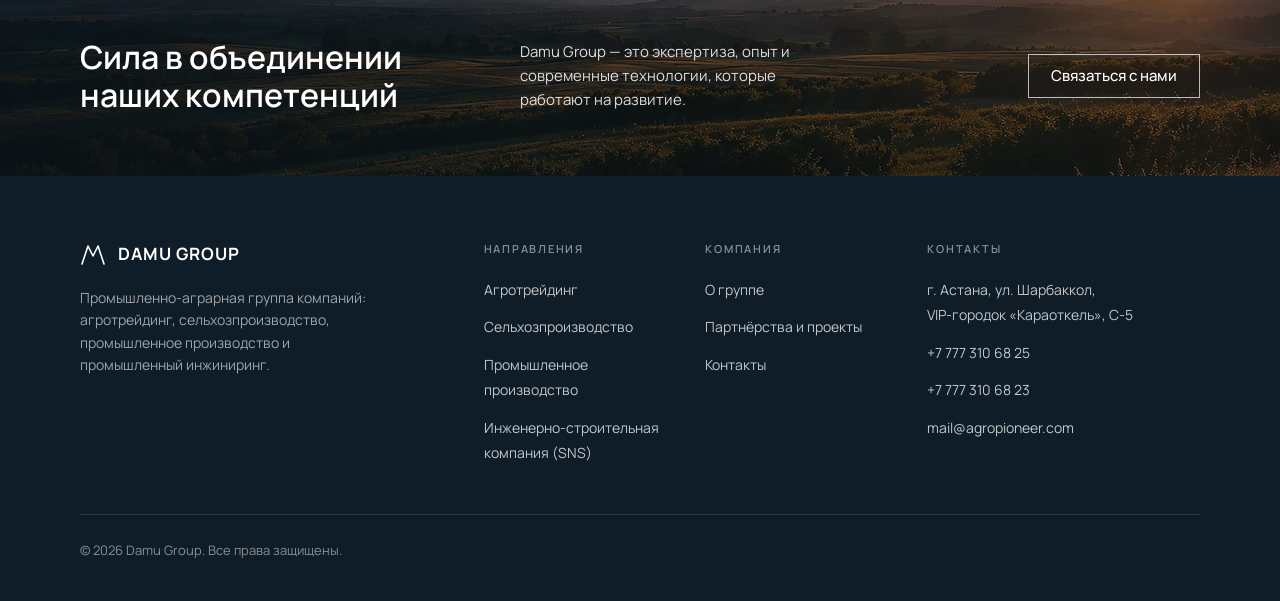
==== commit b84caf49: "Homepage: add "Нам доверяют" trust marquee of confirmed partners Add a seamless, monochrome logo/wor" ====
--- a/damu/index.html
+++ b/damu/index.html
@@ -157,6 +157,35 @@
               <span class="card__arrow" aria-hidden="true">→</span>
             </div>
           </a>
+        </div>
+      </div>
+    </section>
+
+    <!-- ============================ TRUST / MARQUEE ============================ -->
+    <section class="trust" id="trust" aria-labelledby="trust-label">
+      <div class="container">
+        <p class="eyebrow trust__label" id="trust-label">Нам доверяют</p>
+      </div>
+      <div class="marquee">
+        <div class="marquee__track">
+          <div class="marquee__group">
+            <span class="marquee__item">ПНХЗ</span>
+            <span class="marquee__item">АНПЗ</span>
+            <span class="marquee__item">ПКОП</span>
+            <span class="marquee__item">KPI&nbsp;Inc.</span>
+            <span class="marquee__item">KUS</span>
+            <span class="marquee__item">Alvan&nbsp;Blanch</span>
+            <span class="marquee__item">Бәйтерек</span>
+          </div>
+          <div class="marquee__group" aria-hidden="true">
+            <span class="marquee__item">ПНХЗ</span>
+            <span class="marquee__item">АНПЗ</span>
+            <span class="marquee__item">ПКОП</span>
+            <span class="marquee__item">KPI&nbsp;Inc.</span>
+            <span class="marquee__item">KUS</span>
+            <span class="marquee__item">Alvan&nbsp;Blanch</span>
+            <span class="marquee__item">Бәйтерек</span>
+          </div>
         </div>
       </div>
     </section>
--- a/damu/styles.css
+++ b/damu/styles.css
@@ -251,7 +251,7 @@
 .card__media--agriculture { background-image: url("public/images/03_agriculture_seedlings.jpg"); background-image: image-set(url("public/images/03_agriculture_seedlings.webp") type("image/webp"), url("public/images/03_agriculture_seedlings.jpg") type("image/jpeg")); }
 .card__media--jana        { background-image: url("public/images/04_jana_dala_steel_frame.jpg"); background-image: image-set(url("public/images/04_jana_dala_steel_frame.webp") type("image/webp"), url("public/images/04_jana_dala_steel_frame.jpg") type("image/jpeg")); }
 .card__media--drying      { background-image: url("public/images/05_alvan_blanch_equipment.jpg"); background-image: image-set(url("public/images/05_alvan_blanch_equipment.webp") type("image/webp"), url("public/images/05_alvan_blanch_equipment.jpg") type("image/jpeg")); }
-.card__media--sns         { background-image: url("public/images/sns-plant.jpg"); }
+.card__media--sns         { background-image: url("public/images/sns-plant.jpg"); background-image: image-set(url("public/images/sns-plant.webp") type("image/webp"), url("public/images/sns-plant.jpg") type("image/jpeg")); }
 
 /* accent third card */
 .card--accent {
@@ -259,6 +259,54 @@
   box-shadow: var(--shadow-card);
 }
 .card--accent .card__media { height: 208px; }
+
+/* ==========================================================================
+   TRUST / MARQUEE
+   ========================================================================== */
+.trust {
+  padding: 56px 0 60px;
+  background: var(--paper-alt);
+  border-top: 1px solid #ECECE8;
+  border-bottom: 1px solid #ECECE8;
+}
+.trust__label {
+  color: var(--muted);
+  text-align: center;
+  margin-bottom: 30px;
+}
+.marquee {
+  position: relative;
+  overflow: hidden;
+  -webkit-mask-image: linear-gradient(90deg, transparent, #000 12%, #000 88%, transparent);
+          mask-image: linear-gradient(90deg, transparent, #000 12%, #000 88%, transparent);
+}
+.marquee__track {
+  display: flex;
+  width: max-content;
+  animation: marquee-scroll 42s linear infinite;
+}
+.marquee:hover .marquee__track { animation-play-state: paused; }
+.marquee__group { display: flex; align-items: center; }
+.marquee__item {
+  flex: none;
+  padding: 0 40px;
+  font-size: 22px;
+  font-weight: 700;
+  letter-spacing: 0.09em;
+  text-transform: uppercase;
+  line-height: 1;
+  white-space: nowrap;
+  color: #9AA4AD;
+  transition: color .25s ease;
+}
+.marquee__item:hover { color: var(--ink); }
+@keyframes marquee-scroll { to { transform: translateX(-50%); } }
+@media (prefers-reduced-motion: reduce) {
+  .marquee { -webkit-mask-image: none; mask-image: none; }
+  .marquee__track { animation: none; width: auto; flex-wrap: wrap; justify-content: center; }
+  .marquee__group { flex-wrap: wrap; justify-content: center; }
+  .marquee__group[aria-hidden] { display: none; }
+}
 
 /* ==========================================================================
    PARTNERSHIPS
@@ -562,6 +610,9 @@
   .directions { padding: 56px 0; }
   .products { padding: 56px 0; }
   .footer { padding: 56px 0 40px; }
+
+  .trust { padding: 44px 0 46px; }
+  .marquee__item { font-size: 18px; padding: 0 24px; letter-spacing: 0.07em; }
 }
 
 @media (prefers-reduced-motion: reduce) {
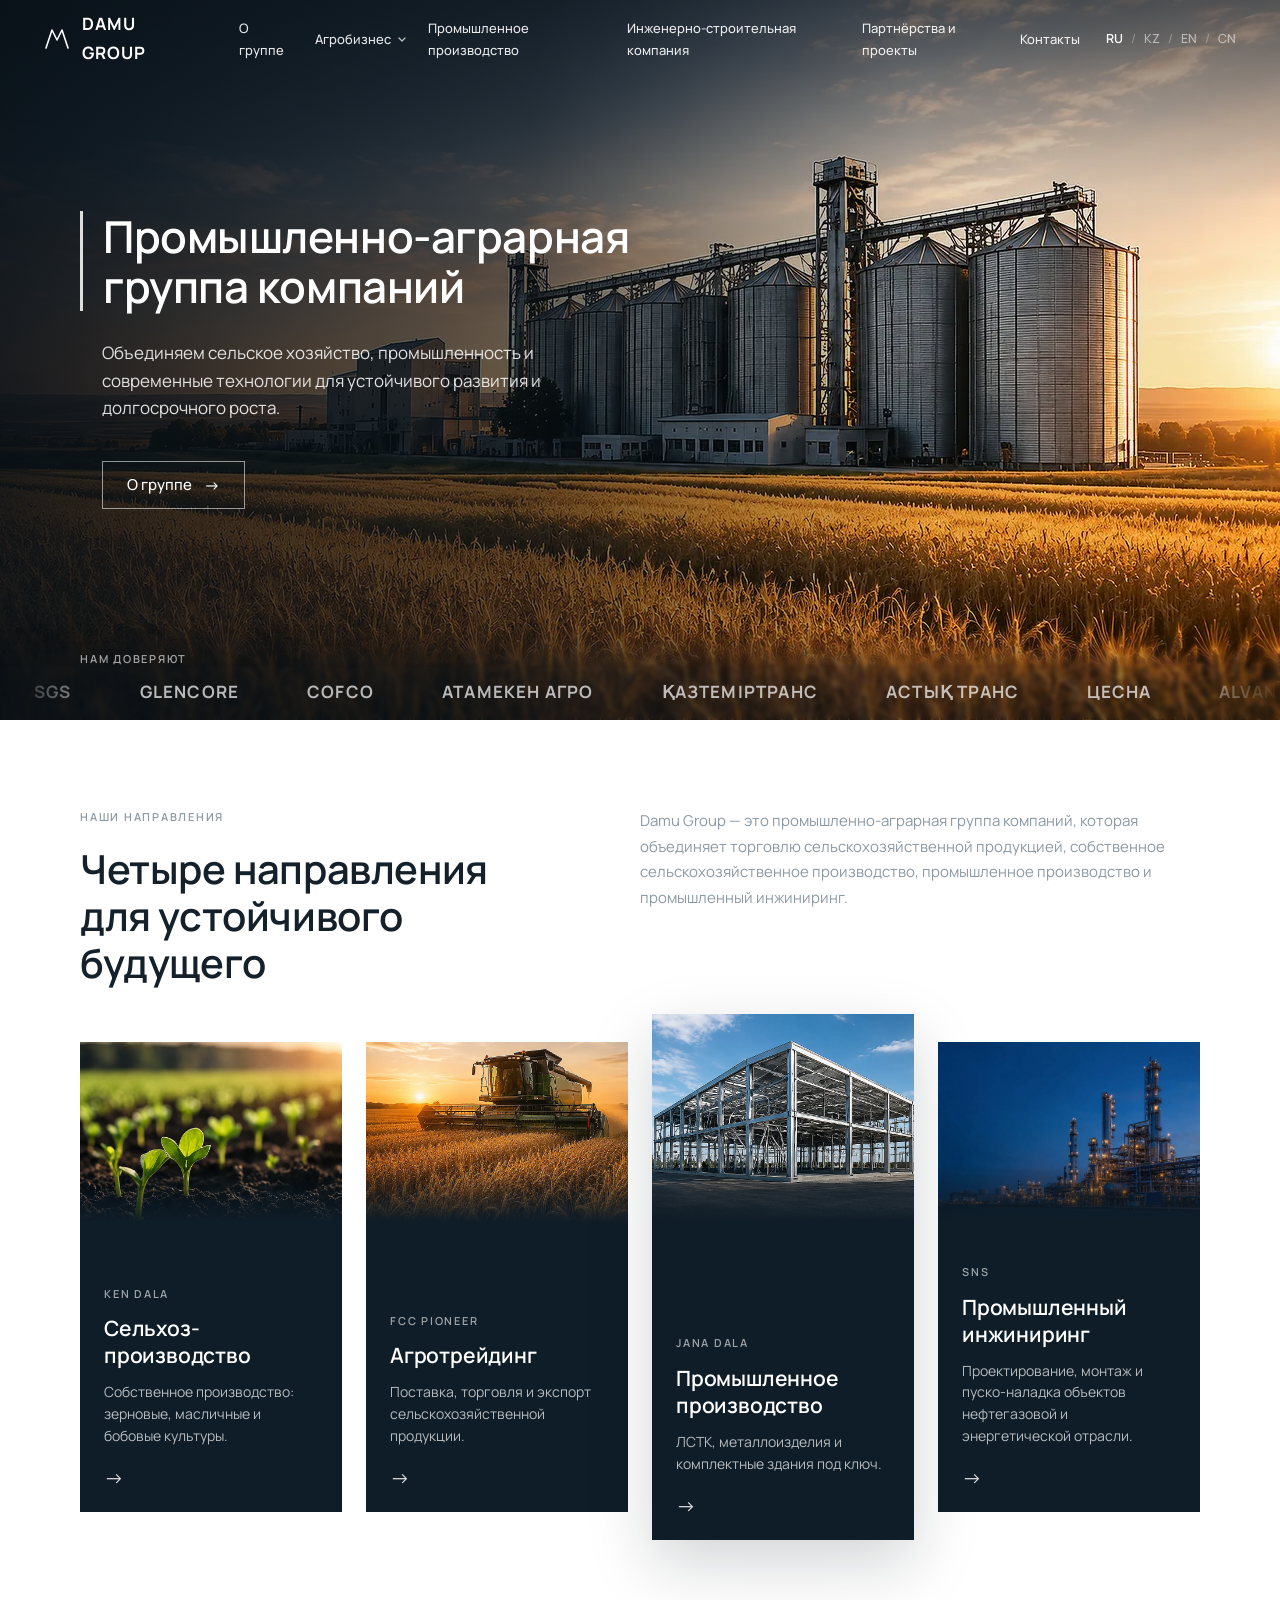
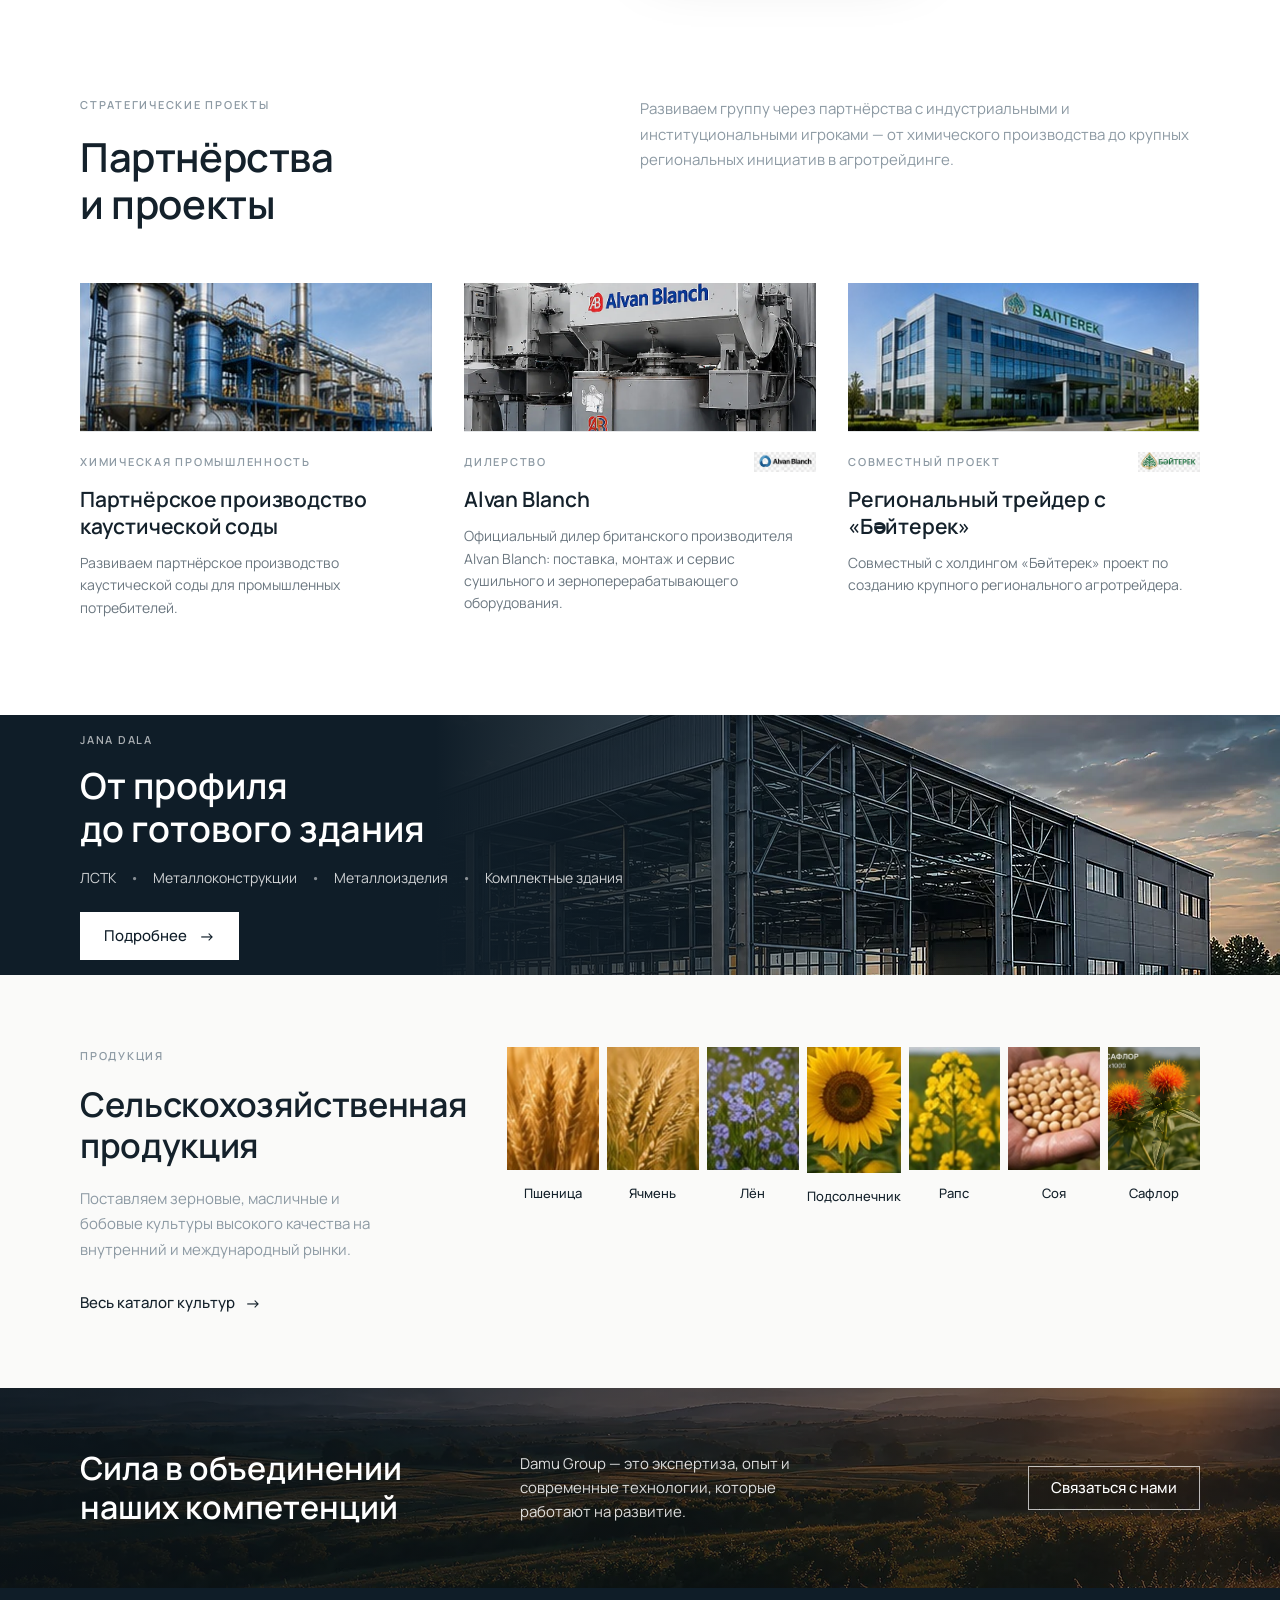
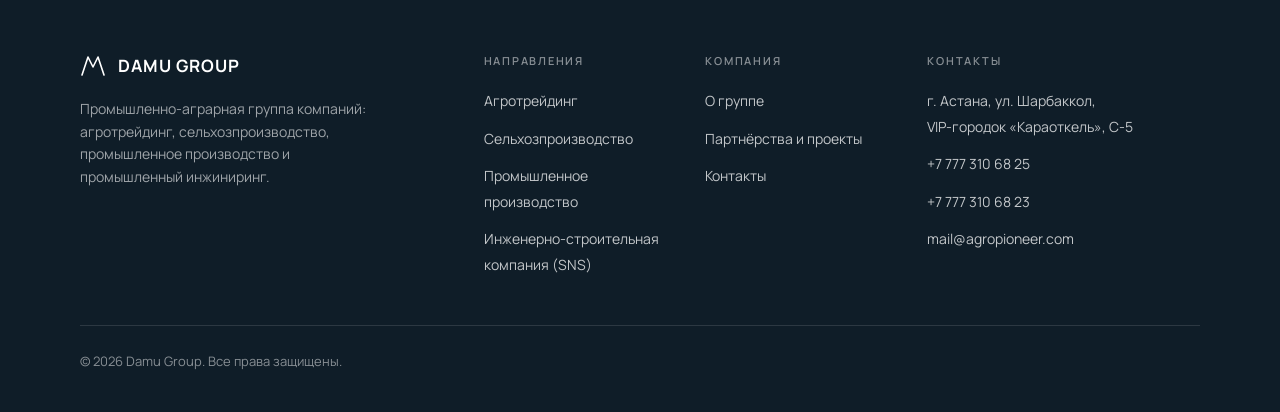
==== commit 34841172: "Move trust marquee into hero as overlaid partner strip Relocate the "Нам доверяют" marquee from a st" ====
--- a/damu/index.html
+++ b/damu/index.html
@@ -99,6 +99,49 @@
       <p class="hero__lead">Объединяем сельское хозяйство, промышленность и современные технологии для устойчивого развития и долгосрочного роста.</p>
       <a class="hero__btn" href="#directions">О группе <span class="arrow" aria-hidden="true">→</span></a>
     </div>
+
+    <!-- Trust marquee — overlaid inside hero, above the bottom transition -->
+    <div class="hero__trust" aria-labelledby="trust-label">
+      <div class="container">
+        <p class="eyebrow hero__trust-label" id="trust-label">Нам доверяют</p>
+      </div>
+      <div class="marquee">
+        <div class="marquee__track">
+          <div class="marquee__group">
+            <span class="marquee__item">SGS</span>
+            <span class="marquee__item">Glencore</span>
+            <span class="marquee__item">COFCO</span>
+            <span class="marquee__item">Атамекен&nbsp;Агро</span>
+            <span class="marquee__item">Қазтеміртранс</span>
+            <span class="marquee__item">Астық&nbsp;Транс</span>
+            <span class="marquee__item">Цесна</span>
+            <span class="marquee__item">Alvan&nbsp;Blanch</span>
+            <span class="marquee__item">Бәйтерек</span>
+            <span class="marquee__item">ПНХЗ</span>
+            <span class="marquee__item">АНПЗ</span>
+            <span class="marquee__item">ПКОП</span>
+            <span class="marquee__item">KPI&nbsp;Inc.</span>
+            <span class="marquee__item">KUS</span>
+          </div>
+          <div class="marquee__group" aria-hidden="true">
+            <span class="marquee__item">SGS</span>
+            <span class="marquee__item">Glencore</span>
+            <span class="marquee__item">COFCO</span>
+            <span class="marquee__item">Атамекен&nbsp;Агро</span>
+            <span class="marquee__item">Қазтеміртранс</span>
+            <span class="marquee__item">Астық&nbsp;Транс</span>
+            <span class="marquee__item">Цесна</span>
+            <span class="marquee__item">Alvan&nbsp;Blanch</span>
+            <span class="marquee__item">Бәйтерек</span>
+            <span class="marquee__item">ПНХЗ</span>
+            <span class="marquee__item">АНПЗ</span>
+            <span class="marquee__item">ПКОП</span>
+            <span class="marquee__item">KPI&nbsp;Inc.</span>
+            <span class="marquee__item">KUS</span>
+          </div>
+        </div>
+      </div>
+    </div>
   </section>
 
   <main>
@@ -157,35 +200,6 @@
               <span class="card__arrow" aria-hidden="true">→</span>
             </div>
           </a>
-        </div>
-      </div>
-    </section>
-
-    <!-- ============================ TRUST / MARQUEE ============================ -->
-    <section class="trust" id="trust" aria-labelledby="trust-label">
-      <div class="container">
-        <p class="eyebrow trust__label" id="trust-label">Нам доверяют</p>
-      </div>
-      <div class="marquee">
-        <div class="marquee__track">
-          <div class="marquee__group">
-            <span class="marquee__item">ПНХЗ</span>
-            <span class="marquee__item">АНПЗ</span>
-            <span class="marquee__item">ПКОП</span>
-            <span class="marquee__item">KPI&nbsp;Inc.</span>
-            <span class="marquee__item">KUS</span>
-            <span class="marquee__item">Alvan&nbsp;Blanch</span>
-            <span class="marquee__item">Бәйтерек</span>
-          </div>
-          <div class="marquee__group" aria-hidden="true">
-            <span class="marquee__item">ПНХЗ</span>
-            <span class="marquee__item">АНПЗ</span>
-            <span class="marquee__item">ПКОП</span>
-            <span class="marquee__item">KPI&nbsp;Inc.</span>
-            <span class="marquee__item">KUS</span>
-            <span class="marquee__item">Alvan&nbsp;Blanch</span>
-            <span class="marquee__item">Бәйтерек</span>
-          </div>
         </div>
       </div>
     </section>
--- a/damu/styles.css
+++ b/damu/styles.css
@@ -261,51 +261,62 @@
 .card--accent .card__media { height: 208px; }
 
 /* ==========================================================================
-   TRUST / MARQUEE
-   ========================================================================== */
-.trust {
-  padding: 56px 0 60px;
-  background: var(--paper-alt);
-  border-top: 1px solid #ECECE8;
-  border-bottom: 1px solid #ECECE8;
-}
-.trust__label {
-  color: var(--muted);
-  text-align: center;
-  margin-bottom: 30px;
+   HERO TRUST MARQUEE  (overlaid inside hero, above the bottom transition)
+   ========================================================================== */
+.hero__trust {
+  position: absolute; left: 0; right: 0; bottom: 0; z-index: 2;
+  padding: 26px 0 20px;
+}
+/* Very light dark/blur veil only under the strip, for legibility over the photo */
+.hero__trust::before {
+  content: ""; position: absolute; inset: 0; z-index: -1;
+  background: linear-gradient(180deg, rgba(8,16,22,0) 0%, rgba(8,16,22,.42) 60%, rgba(8,16,22,.5) 100%);
+  -webkit-backdrop-filter: blur(2px); backdrop-filter: blur(2px);
+  -webkit-mask-image: linear-gradient(180deg, transparent, #000 45%);
+          mask-image: linear-gradient(180deg, transparent, #000 45%);
+}
+.hero__trust-label {
+  color: rgba(255,255,255,.62);
+  margin-bottom: 14px;
 }
 .marquee {
   position: relative;
   overflow: hidden;
-  -webkit-mask-image: linear-gradient(90deg, transparent, #000 12%, #000 88%, transparent);
-          mask-image: linear-gradient(90deg, transparent, #000 12%, #000 88%, transparent);
+  -webkit-mask-image: linear-gradient(90deg, transparent, #000 9%, #000 91%, transparent);
+          mask-image: linear-gradient(90deg, transparent, #000 9%, #000 91%, transparent);
 }
 .marquee__track {
   display: flex;
   width: max-content;
-  animation: marquee-scroll 42s linear infinite;
+  animation: marquee-scroll 48s linear infinite;
 }
 .marquee:hover .marquee__track { animation-play-state: paused; }
 .marquee__group { display: flex; align-items: center; }
 .marquee__item {
   flex: none;
-  padding: 0 40px;
-  font-size: 22px;
+  display: inline-flex; align-items: center;
+  padding: 0 34px;
+  font-size: 17px;
   font-weight: 700;
-  letter-spacing: 0.09em;
+  letter-spacing: 0.07em;
   text-transform: uppercase;
   line-height: 1;
   white-space: nowrap;
-  color: #9AA4AD;
-  transition: color .25s ease;
-}
-.marquee__item:hover { color: var(--ink); }
+  color: rgba(255,255,255,.7);
+  transition: color .3s ease, opacity .3s ease;
+}
+.marquee__item:hover { color: #fff; }
+/* Image logos drop in here: monochrome white by default, original colour on hover */
+.marquee__item .plogo {
+  height: 26px; width: auto; display: block;
+  filter: brightness(0) invert(1);
+  opacity: .78;
+  transition: filter .3s ease, opacity .3s ease;
+}
+.marquee__item:hover .plogo { filter: none; opacity: 1; }
 @keyframes marquee-scroll { to { transform: translateX(-50%); } }
 @media (prefers-reduced-motion: reduce) {
-  .marquee { -webkit-mask-image: none; mask-image: none; }
-  .marquee__track { animation: none; width: auto; flex-wrap: wrap; justify-content: center; }
-  .marquee__group { flex-wrap: wrap; justify-content: center; }
-  .marquee__group[aria-hidden] { display: none; }
+  .marquee__track { animation: none; }
 }
 
 /* ==========================================================================
@@ -611,8 +622,10 @@
   .products { padding: 56px 0; }
   .footer { padding: 56px 0 40px; }
 
-  .trust { padding: 44px 0 46px; }
-  .marquee__item { font-size: 18px; padding: 0 24px; letter-spacing: 0.07em; }
+  .hero__trust { padding: 20px 0 14px; }
+  .hero__trust-label { margin-bottom: 10px; }
+  .marquee__item { font-size: 14px; padding: 0 20px; letter-spacing: 0.06em; }
+  .marquee__item .plogo { height: 20px; }
 }
 
 @media (prefers-reduced-motion: reduce) {
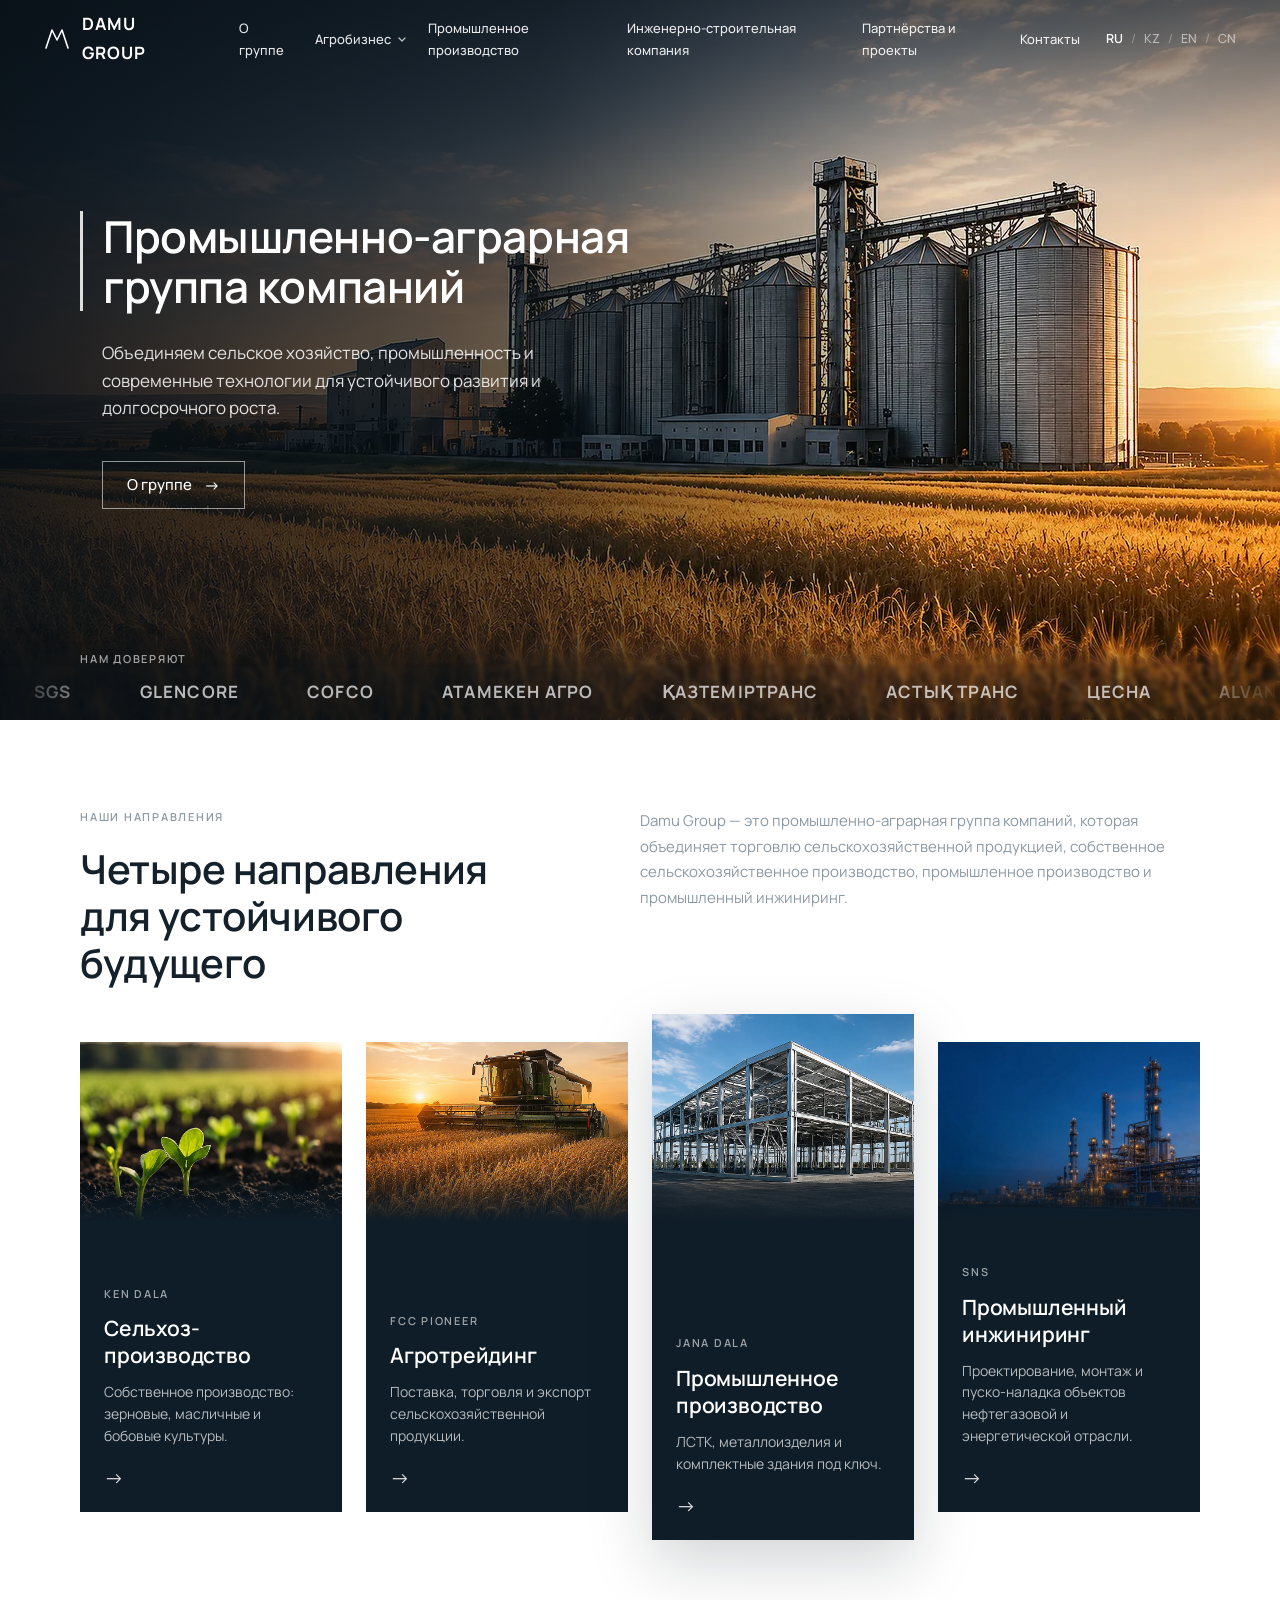
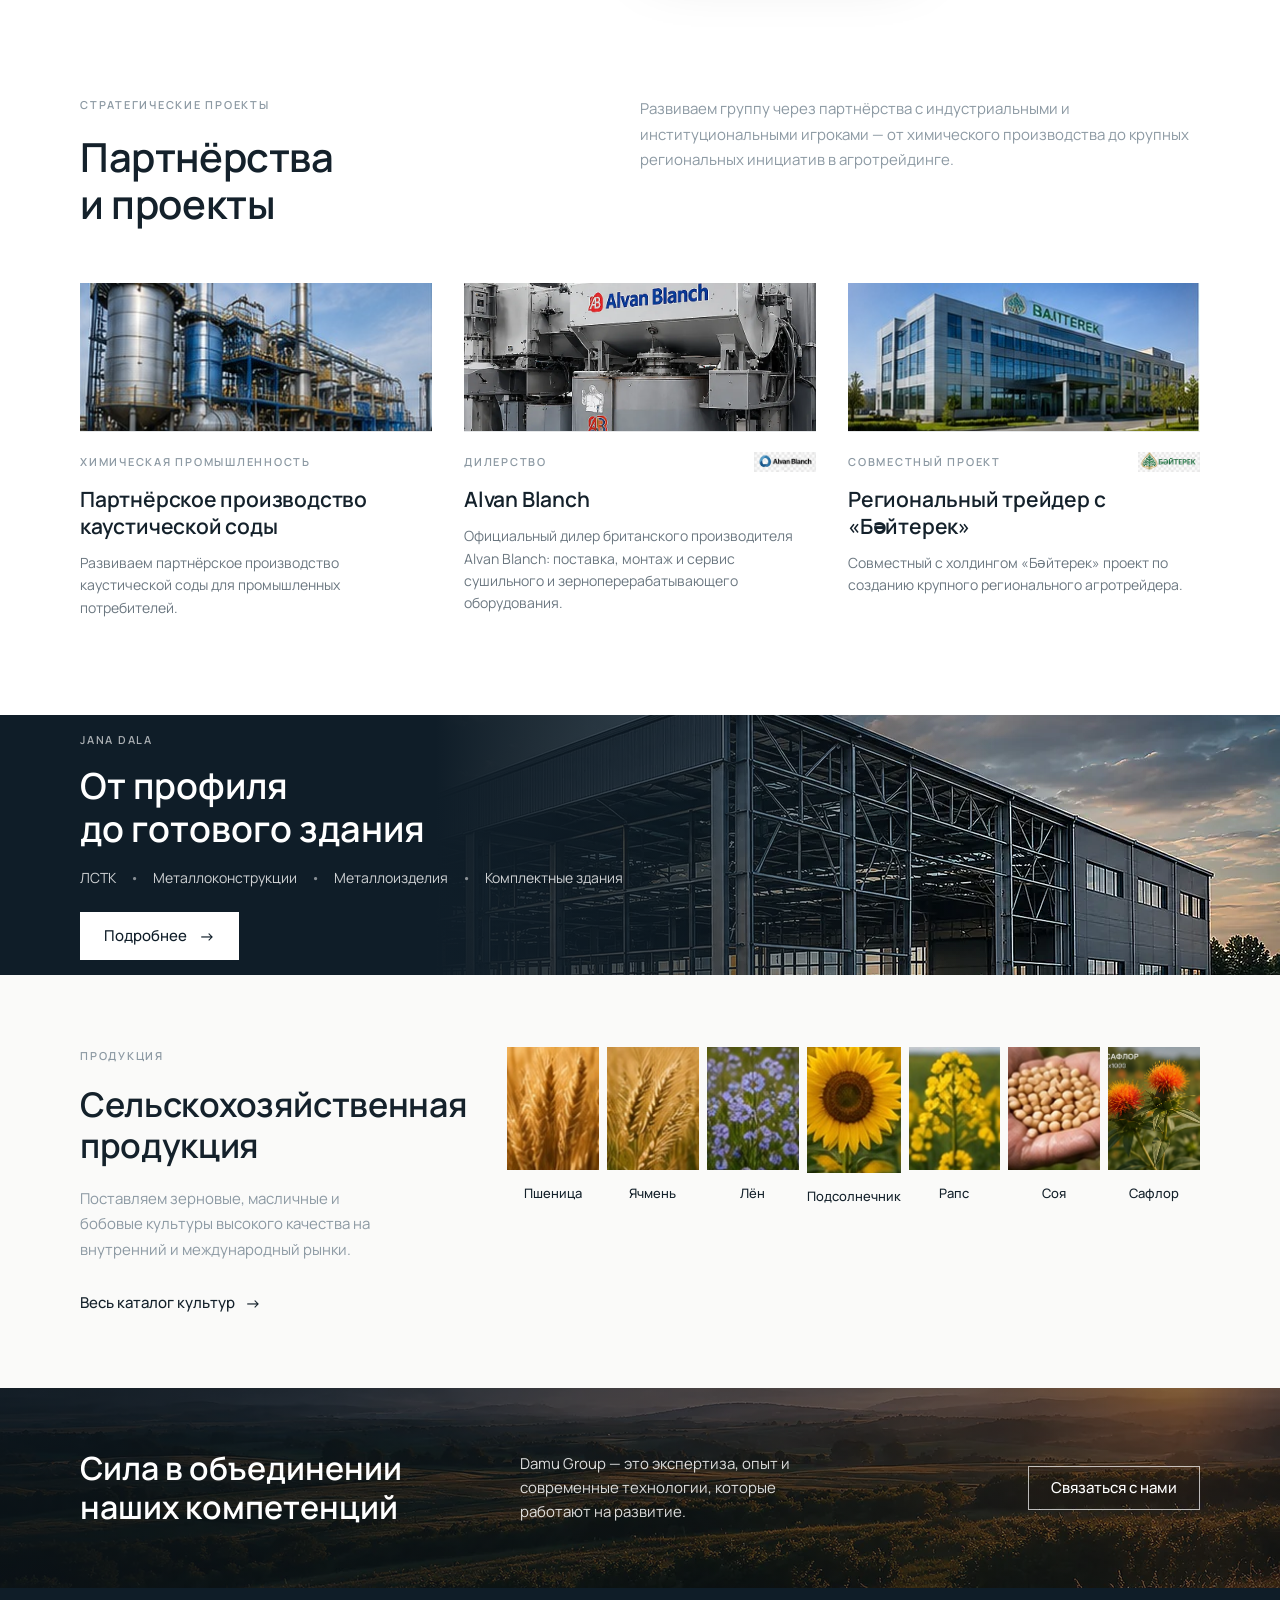
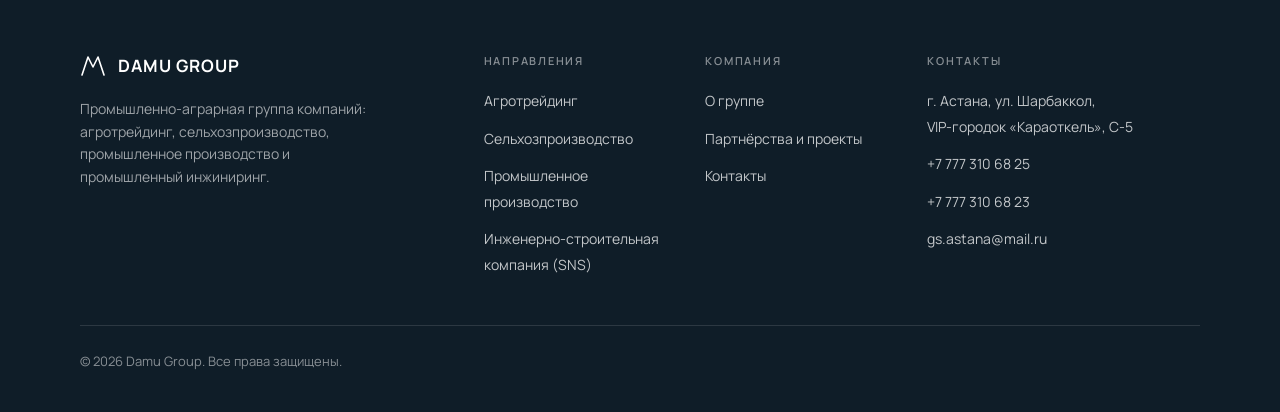
==== commit 246249bb: "Update contact email to gs.astana@mail.ru Replace mail@agropioneer.com with gs.astana@mail.ru in the" ====
--- a/damu/index.html
+++ b/damu/index.html
@@ -108,36 +108,36 @@
       <div class="marquee">
         <div class="marquee__track">
           <div class="marquee__group">
-            <span class="marquee__item">SGS</span>
-            <span class="marquee__item">Glencore</span>
-            <span class="marquee__item">COFCO</span>
-            <span class="marquee__item">Атамекен&nbsp;Агро</span>
-            <span class="marquee__item">Қазтеміртранс</span>
-            <span class="marquee__item">Астық&nbsp;Транс</span>
-            <span class="marquee__item">Цесна</span>
-            <span class="marquee__item">Alvan&nbsp;Blanch</span>
-            <span class="marquee__item">Бәйтерек</span>
-            <span class="marquee__item">ПНХЗ</span>
-            <span class="marquee__item">АНПЗ</span>
-            <span class="marquee__item">ПКОП</span>
-            <span class="marquee__item">KPI&nbsp;Inc.</span>
-            <span class="marquee__item">KUS</span>
+            <span class="marquee__item" title="ТОО «Иностранное предприятие «SGS Kazakhstan Ltd»»" aria-label="ТОО «Иностранное предприятие «SGS Kazakhstan Ltd»»">SGS</span>
+            <span class="marquee__item" title="Glencore plc" aria-label="Glencore plc">Glencore</span>
+            <span class="marquee__item" title="COFCO International Limited" aria-label="COFCO International Limited">COFCO</span>
+            <span class="marquee__item" title="АО «Атамекен-Агро»" aria-label="АО «Атамекен-Агро»">Атамекен&nbsp;Агро</span>
+            <span class="marquee__item" title="АО «Қазтеміртранс»" aria-label="АО «Қазтеміртранс»">Қазтеміртранс</span>
+            <span class="marquee__item" title="АО «Астық Транс»" aria-label="АО «Астық Транс»">Астық&nbsp;Транс</span>
+            <span class="marquee__item" title="ТОО «Концерн «Цесна-Астык»»" aria-label="ТОО «Концерн «Цесна-Астык»»">Цесна</span>
+            <span class="marquee__item" title="Alvan Blanch Development Company Ltd" aria-label="Alvan Blanch Development Company Ltd">Alvan&nbsp;Blanch</span>
+            <span class="marquee__item" title="АО «Национальный управляющий холдинг «Байтерек»»" aria-label="АО «Национальный управляющий холдинг «Байтерек»»">Бәйтерек</span>
+            <span class="marquee__item" title="ТОО «Павлодарский нефтехимический завод»" aria-label="ТОО «Павлодарский нефтехимический завод»">ПНХЗ</span>
+            <span class="marquee__item" title="ТОО «Атырауский нефтеперерабатывающий завод»" aria-label="ТОО «Атырауский нефтеперерабатывающий завод»">АНПЗ</span>
+            <span class="marquee__item" title="ТОО «ПетроКазахстан Ойл Продактс»" aria-label="ТОО «ПетроКазахстан Ойл Продактс»">ПКОП</span>
+            <span class="marquee__item" title="ТОО «KPI Inc.» (Kazakhstan Petrochemical Industries)" aria-label="ТОО «KPI Inc.» (Kazakhstan Petrochemical Industries)">KPI&nbsp;Inc.</span>
+            <span class="marquee__item" title="ТОО «Karabatan Utility Solutions»" aria-label="ТОО «Karabatan Utility Solutions»">KUS</span>
           </div>
           <div class="marquee__group" aria-hidden="true">
-            <span class="marquee__item">SGS</span>
-            <span class="marquee__item">Glencore</span>
-            <span class="marquee__item">COFCO</span>
-            <span class="marquee__item">Атамекен&nbsp;Агро</span>
-            <span class="marquee__item">Қазтеміртранс</span>
-            <span class="marquee__item">Астық&nbsp;Транс</span>
-            <span class="marquee__item">Цесна</span>
-            <span class="marquee__item">Alvan&nbsp;Blanch</span>
-            <span class="marquee__item">Бәйтерек</span>
-            <span class="marquee__item">ПНХЗ</span>
-            <span class="marquee__item">АНПЗ</span>
-            <span class="marquee__item">ПКОП</span>
-            <span class="marquee__item">KPI&nbsp;Inc.</span>
-            <span class="marquee__item">KUS</span>
+            <span class="marquee__item" title="ТОО «Иностранное предприятие «SGS Kazakhstan Ltd»»" aria-label="ТОО «Иностранное предприятие «SGS Kazakhstan Ltd»»">SGS</span>
+            <span class="marquee__item" title="Glencore plc" aria-label="Glencore plc">Glencore</span>
+            <span class="marquee__item" title="COFCO International Limited" aria-label="COFCO International Limited">COFCO</span>
+            <span class="marquee__item" title="АО «Атамекен-Агро»" aria-label="АО «Атамекен-Агро»">Атамекен&nbsp;Агро</span>
+            <span class="marquee__item" title="АО «Қазтеміртранс»" aria-label="АО «Қазтеміртранс»">Қазтеміртранс</span>
+            <span class="marquee__item" title="АО «Астық Транс»" aria-label="АО «Астық Транс»">Астық&nbsp;Транс</span>
+            <span class="marquee__item" title="ТОО «Концерн «Цесна-Астык»»" aria-label="ТОО «Концерн «Цесна-Астык»»">Цесна</span>
+            <span class="marquee__item" title="Alvan Blanch Development Company Ltd" aria-label="Alvan Blanch Development Company Ltd">Alvan&nbsp;Blanch</span>
+            <span class="marquee__item" title="АО «Национальный управляющий холдинг «Байтерек»»" aria-label="АО «Национальный управляющий холдинг «Байтерек»»">Бәйтерек</span>
+            <span class="marquee__item" title="ТОО «Павлодарский нефтехимический завод»" aria-label="ТОО «Павлодарский нефтехимический завод»">ПНХЗ</span>
+            <span class="marquee__item" title="ТОО «Атырауский нефтеперерабатывающий завод»" aria-label="ТОО «Атырауский нефтеперерабатывающий завод»">АНПЗ</span>
+            <span class="marquee__item" title="ТОО «ПетроКазахстан Ойл Продактс»" aria-label="ТОО «ПетроКазахстан Ойл Продактс»">ПКОП</span>
+            <span class="marquee__item" title="ТОО «KPI Inc.» (Kazakhstan Petrochemical Industries)" aria-label="ТОО «KPI Inc.» (Kazakhstan Petrochemical Industries)">KPI&nbsp;Inc.</span>
+            <span class="marquee__item" title="ТОО «Karabatan Utility Solutions»" aria-label="ТОО «Karabatan Utility Solutions»">KUS</span>
           </div>
         </div>
       </div>
@@ -373,7 +373,7 @@
           <li><span>г. Астана, ул. Шарбаккол,<br>VIP-городок «Караоткель», C-5</span></li>
           <li><a href="tel:+77773106825">+7 777 310 68 25</a></li>
           <li><a href="tel:+77773106823">+7 777 310 68 23</a></li>
-          <li><a href="mailto:mail@agropioneer.com">mail@agropioneer.com</a></li>
+          <li><a href="mailto:gs.astana@mail.ru">gs.astana@mail.ru</a></li>
         </ul>
       </div>
     </div>
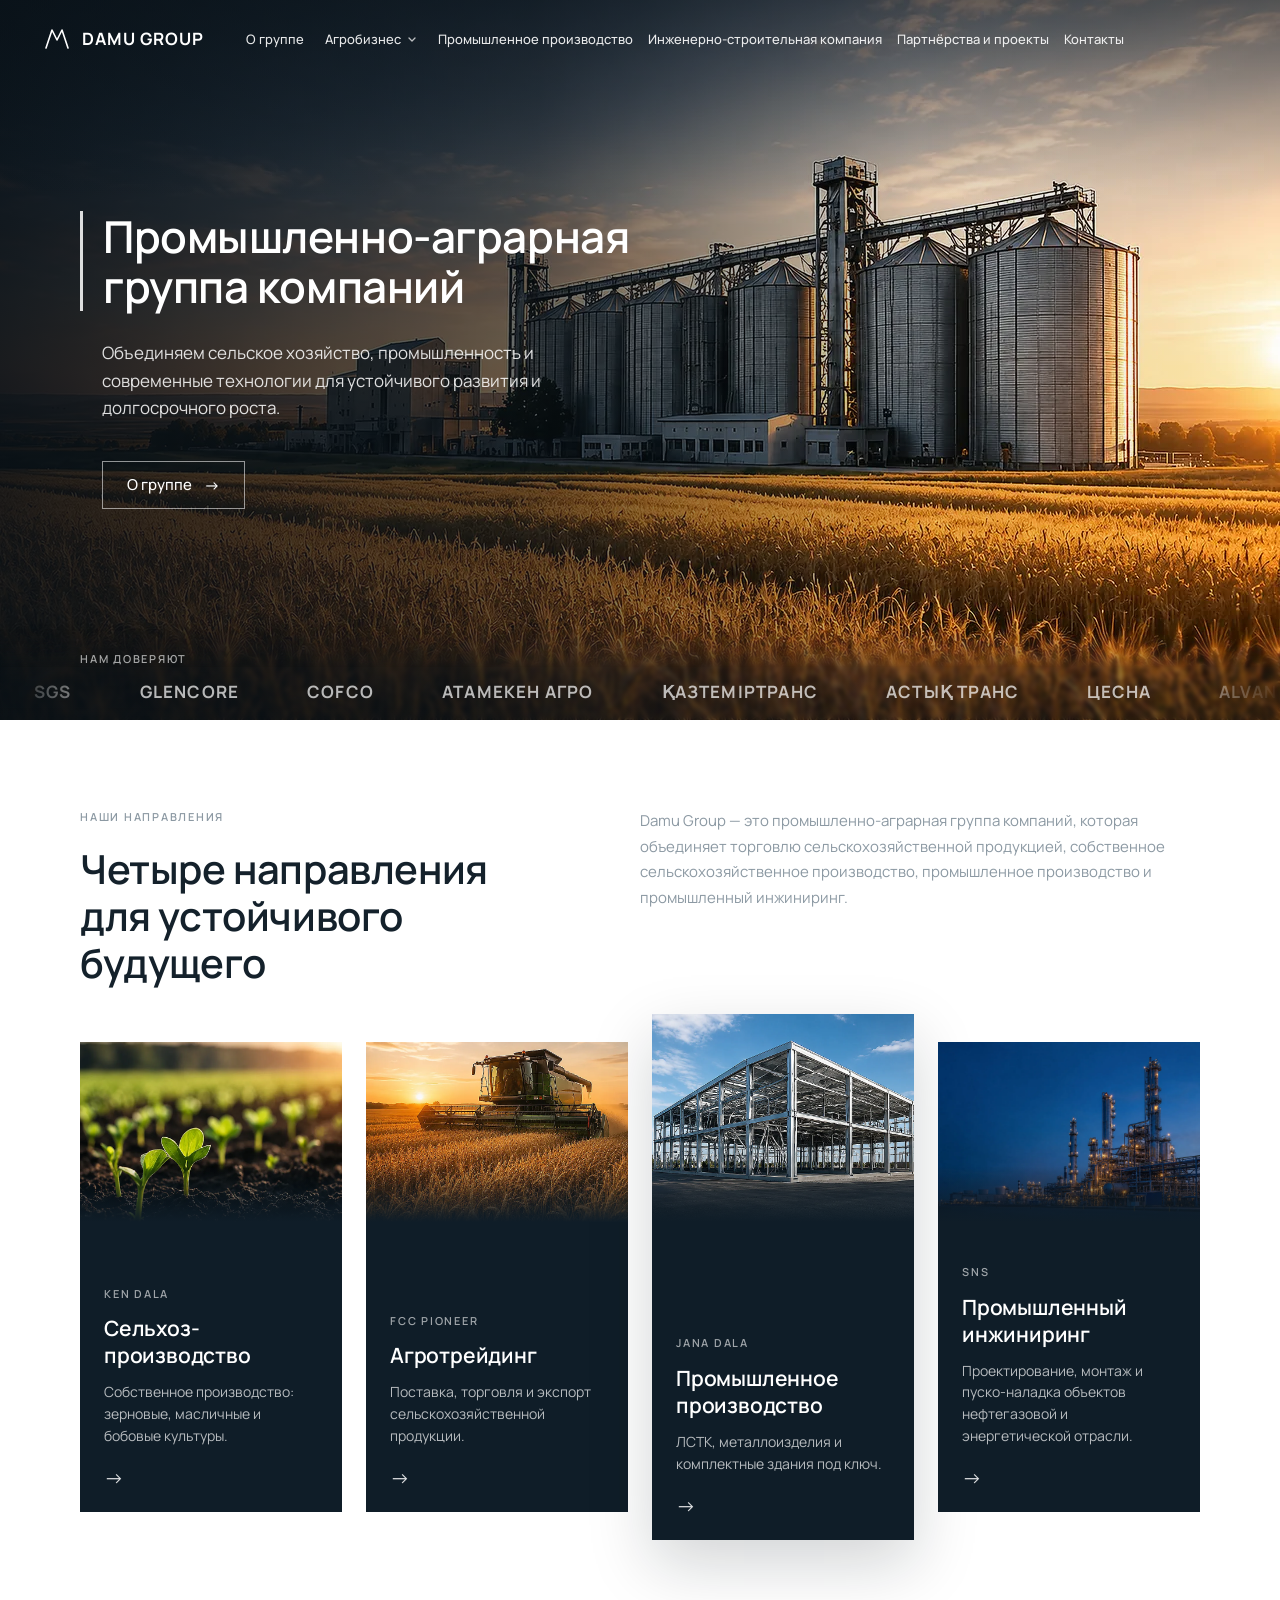
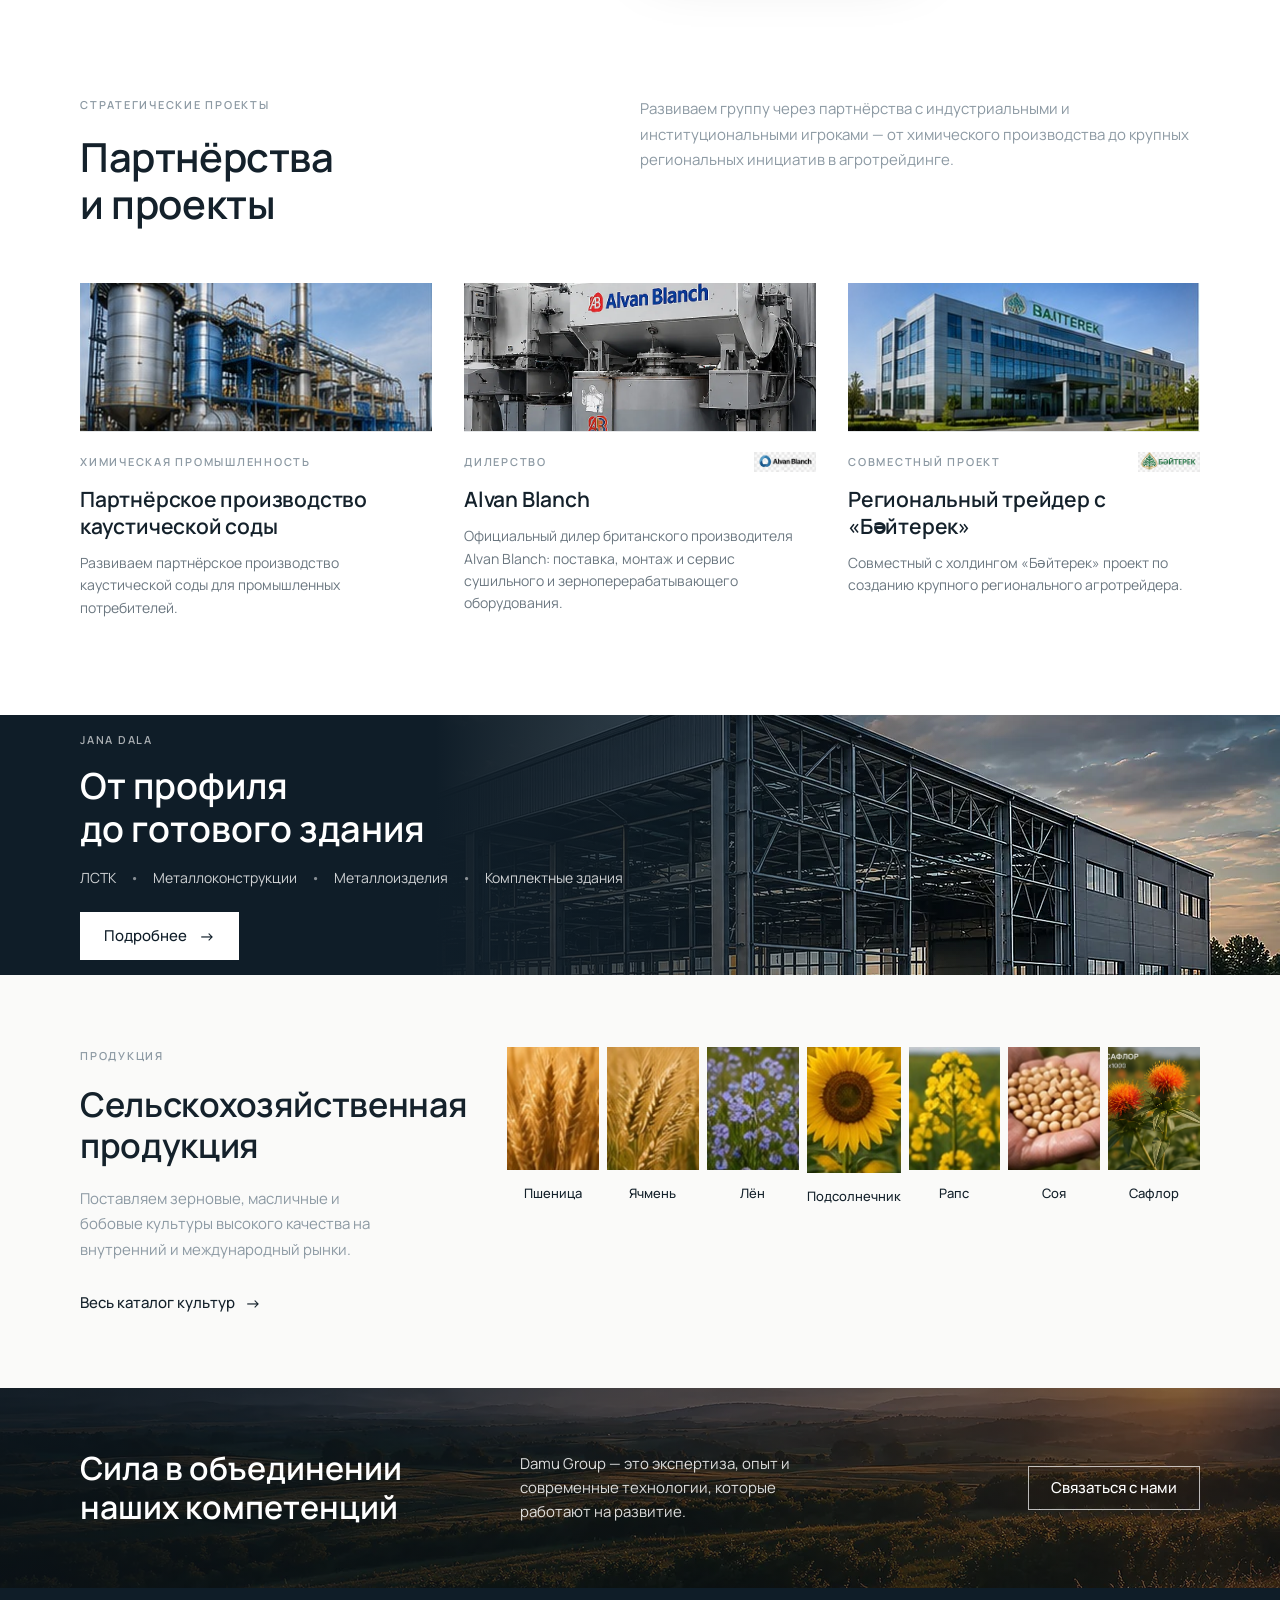
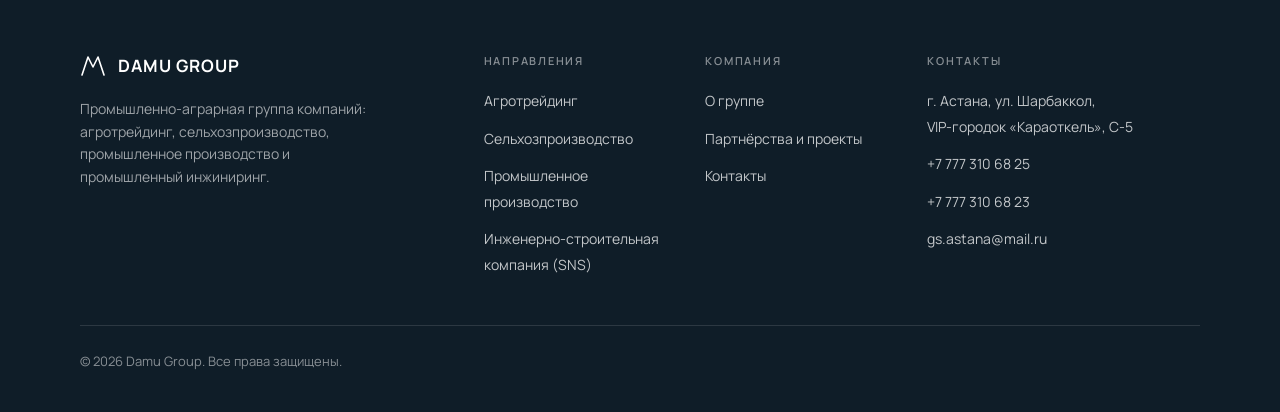
==== commit 91d65d84: "RU-only: remove language switcher, add CSS/JS cache-busting Drop the RU/KZ/EN/CN switcher from the h" ====
--- a/damu/index.html
+++ b/damu/index.html
@@ -10,7 +10,7 @@
   <link rel="preconnect" href="https://fonts.googleapis.com">
   <link rel="preconnect" href="https://fonts.gstatic.com" crossorigin>
   <link href="https://fonts.googleapis.com/css2?family=Manrope:wght@400;500;600;700&display=swap" rel="stylesheet">
-  <link rel="stylesheet" href="styles.css">
+  <link rel="stylesheet" href="styles.css?v=2">
   <link rel="preload" as="image" href="public/images/01_hero_silos_field.webp"
         imagesrcset="public/images/01_hero_silos_field-1280.webp 1280w, public/images/01_hero_silos_field.webp 2400w"
         imagesizes="100vw" fetchpriority="high">
@@ -45,15 +45,6 @@
     </nav>
 
     <div class="header__right">
-      <div class="lang lang--row" data-lang-switch aria-label="Язык">
-        <a class="lang__opt is-active" data-lang="ru" href="#" aria-current="true">RU</a>
-        <span class="lang__sep" aria-hidden="true">/</span>
-        <a class="lang__opt" data-lang="kk" href="#">KZ</a>
-        <span class="lang__sep" aria-hidden="true">/</span>
-        <a class="lang__opt" data-lang="en" href="#">EN</a>
-        <span class="lang__sep" aria-hidden="true">/</span>
-        <a class="lang__opt" data-lang="zh" href="#">CN</a>
-      </div>
       <button class="burger" type="button" aria-label="Открыть меню" aria-expanded="false" aria-controls="mobile-menu">
         <span></span><span></span><span></span>
       </button>
@@ -75,7 +66,6 @@
     <a href="jana-dala.html">Промышленное производство</a>
     <a href="sns.html">Инженерно-строительная компания</a>
     <a href="#partnerships">Партнёрства и проекты</a>    <a href="#footer">Контакты</a>
-    <div class="mobile-menu__lang" data-lang-switch><a class="is-active" data-lang="ru" href="#">RU</a><a data-lang="kk" href="#">KZ</a><a data-lang="en" href="#">EN</a><a data-lang="zh" href="#">CN</a></div>
   </div>
 
   <section class="hero" id="top" aria-label="Damu Group">
@@ -383,6 +373,6 @@
     </div>
   </footer>
 
-  <script src="script.js" defer></script>
+  <script src="script.js?v=2" defer></script>
 </body>
 </html>
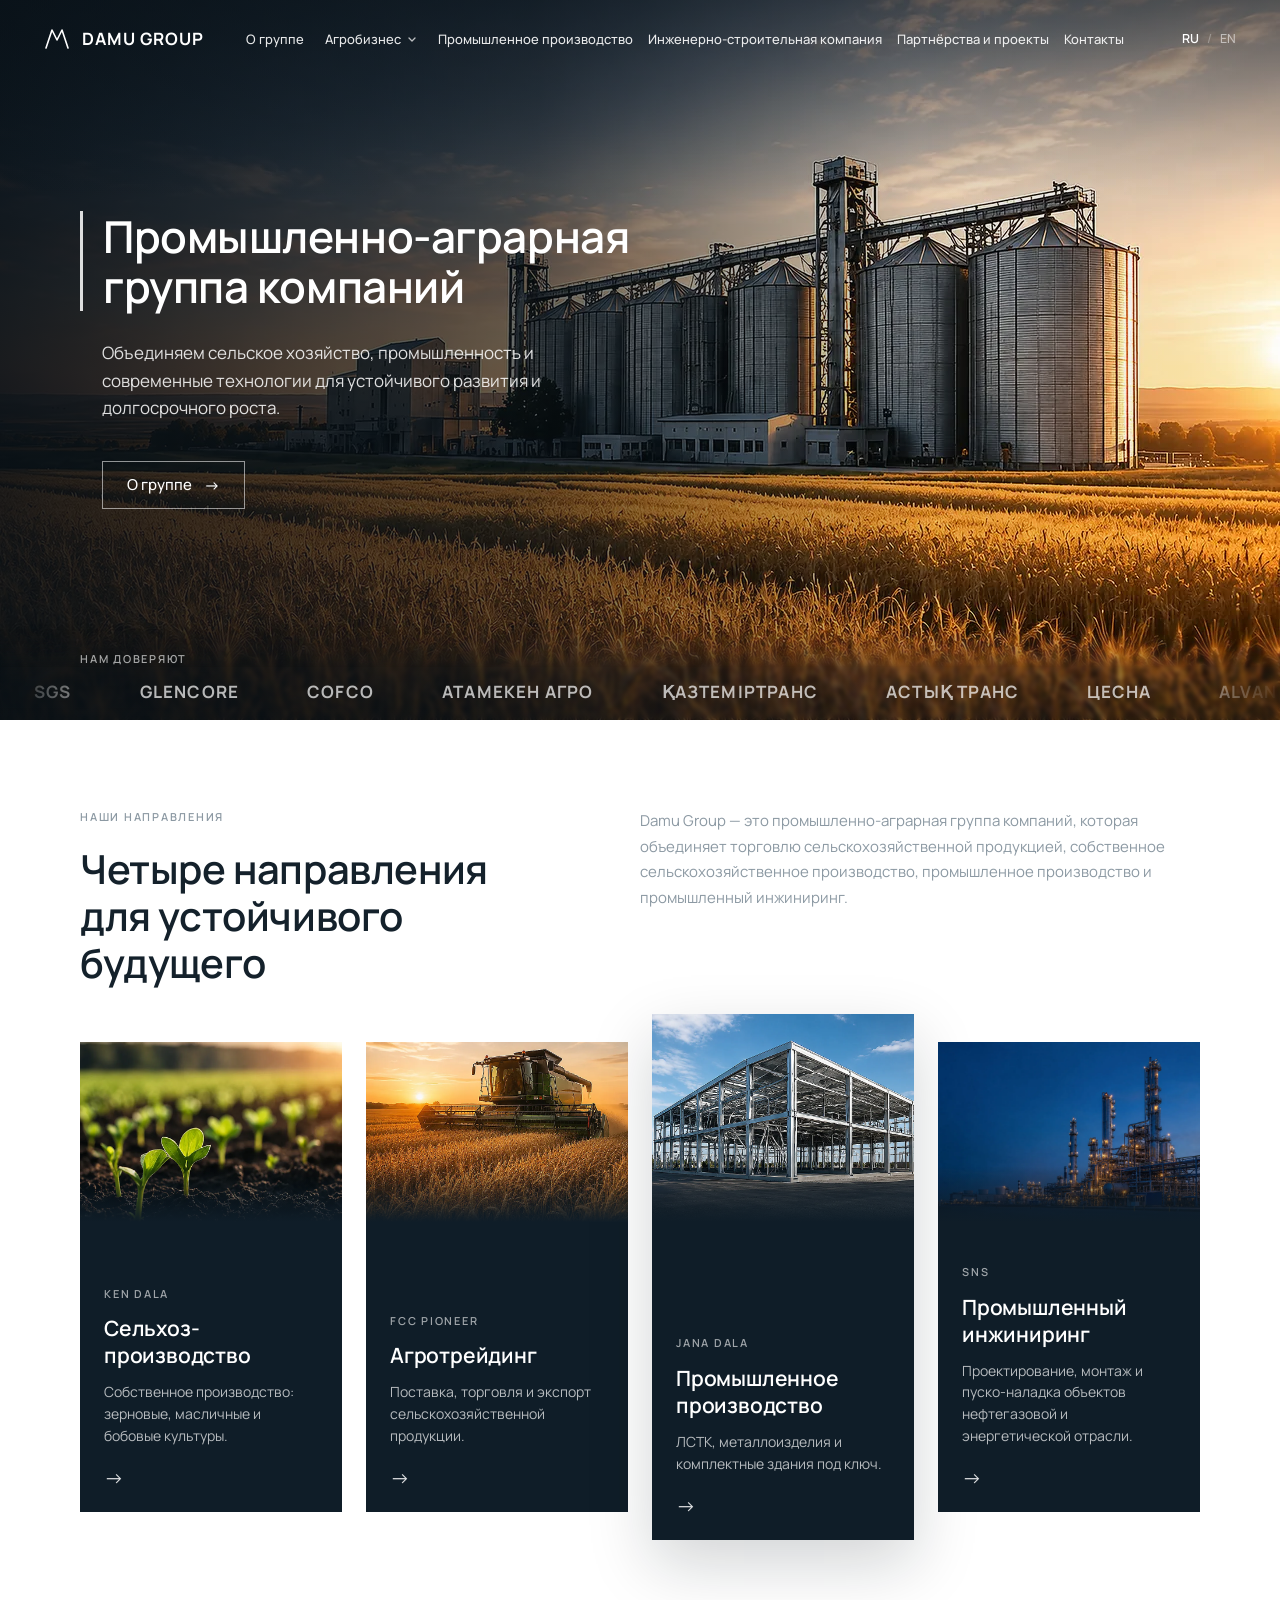
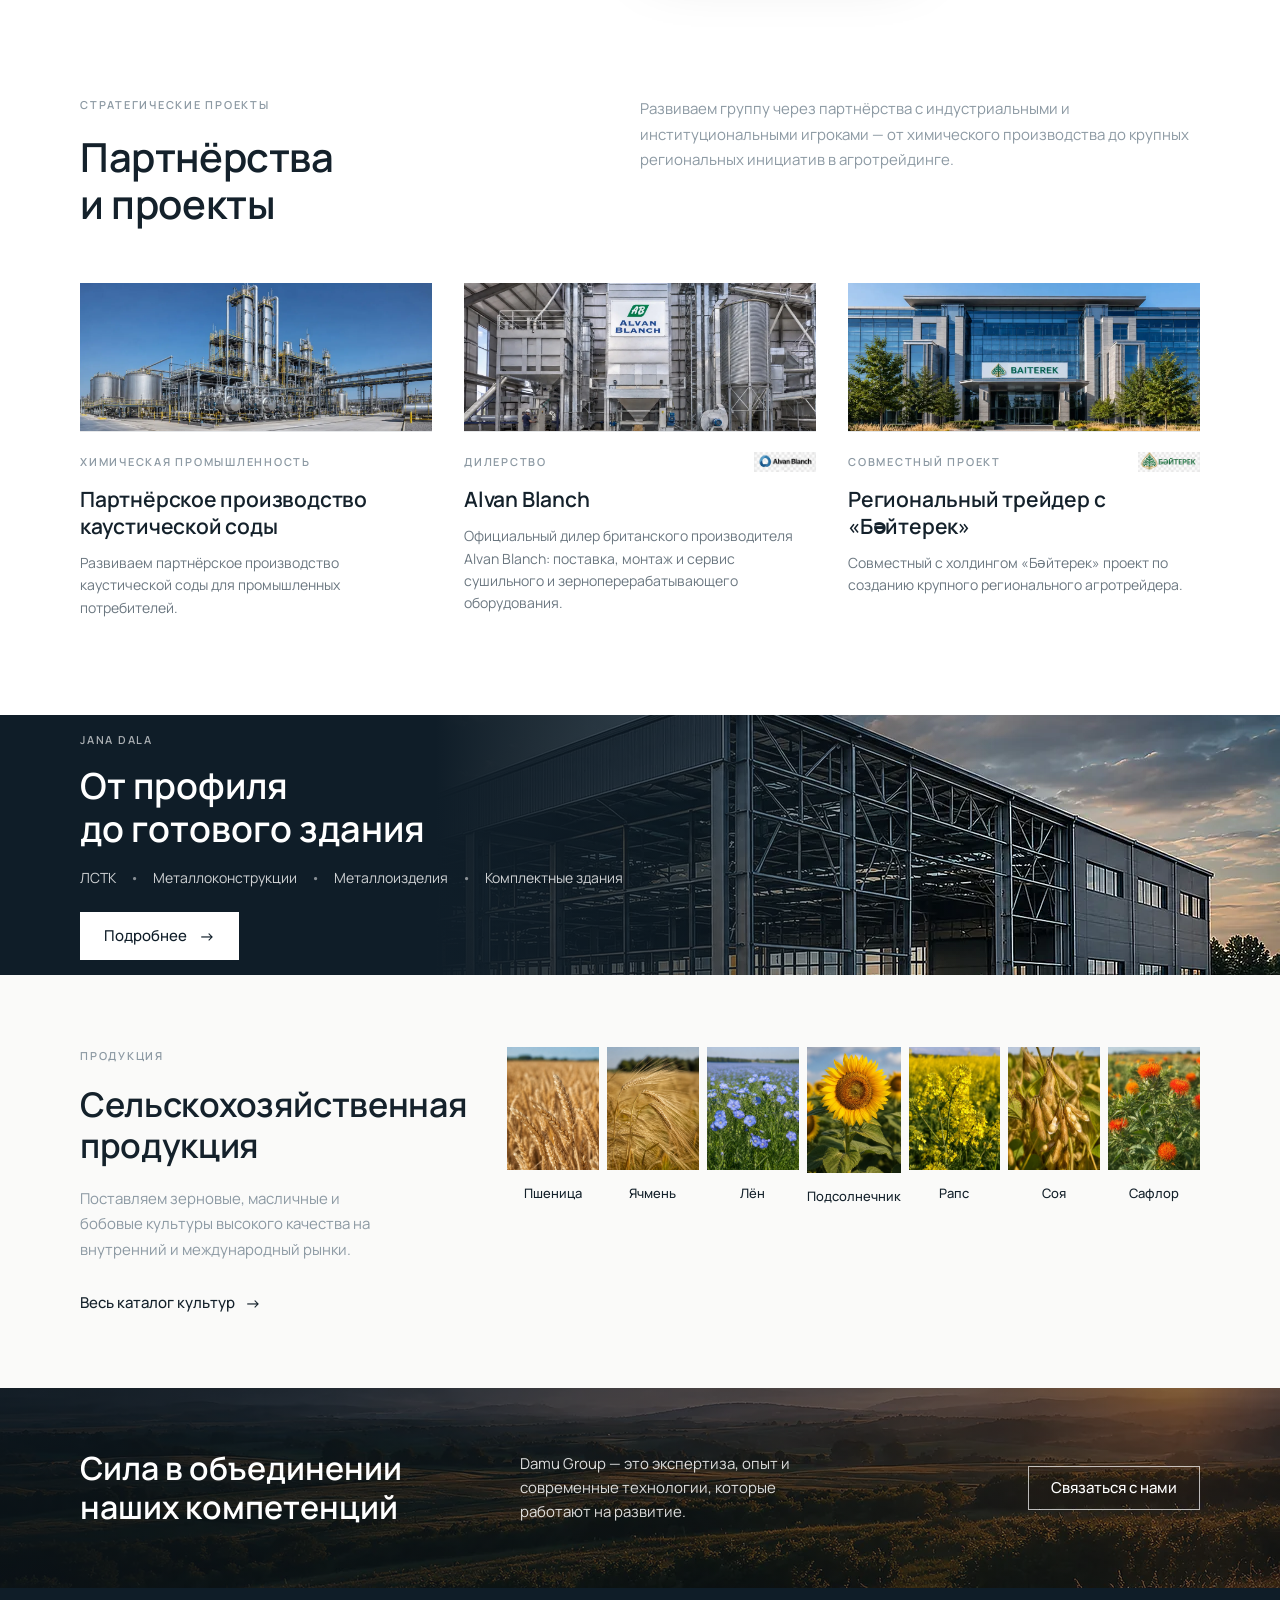
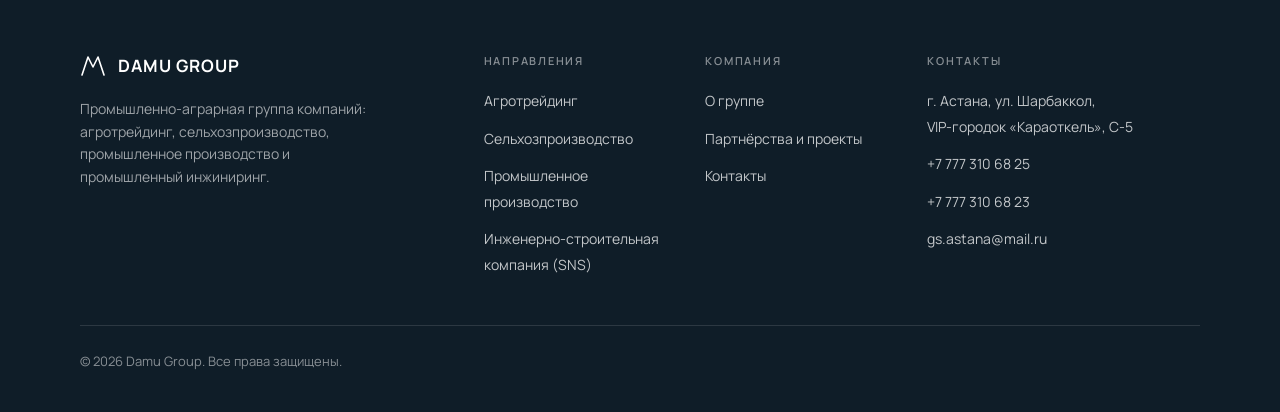
==== commit 74262e93: "Add English version (RU/EN) with professionally reviewed translations Reinstate a two-language RU/EN" ====
--- a/damu/index.html
+++ b/damu/index.html
@@ -10,7 +10,7 @@
   <link rel="preconnect" href="https://fonts.googleapis.com">
   <link rel="preconnect" href="https://fonts.gstatic.com" crossorigin>
   <link href="https://fonts.googleapis.com/css2?family=Manrope:wght@400;500;600;700&display=swap" rel="stylesheet">
-  <link rel="stylesheet" href="styles.css?v=2">
+  <link rel="stylesheet" href="styles.css?v=3">
   <link rel="preload" as="image" href="public/images/01_hero_silos_field.webp"
         imagesrcset="public/images/01_hero_silos_field-1280.webp 1280w, public/images/01_hero_silos_field.webp 2400w"
         imagesizes="100vw" fetchpriority="high">
@@ -45,6 +45,12 @@
     </nav>
 
     <div class="header__right">
+      <div class="lang lang--row" data-lang-switch aria-label="Язык">
+        <a class="lang__opt is-active" data-lang="ru" href="#" aria-current="true">RU</a>
+        <span class="lang__sep" aria-hidden="true">/</span>
+        <a class="lang__opt" data-lang="en" href="#">EN</a>
+      </div>
+
       <button class="burger" type="button" aria-label="Открыть меню" aria-expanded="false" aria-controls="mobile-menu">
         <span></span><span></span><span></span>
       </button>
@@ -66,6 +72,7 @@
     <a href="jana-dala.html">Промышленное производство</a>
     <a href="sns.html">Инженерно-строительная компания</a>
     <a href="#partnerships">Партнёрства и проекты</a>    <a href="#footer">Контакты</a>
+    <div class="mobile-menu__lang" data-lang-switch><a class="is-active" data-lang="ru" href="#">RU</a><a data-lang="en" href="#">EN</a></div>
   </div>
 
   <section class="hero" id="top" aria-label="Damu Group">
@@ -373,6 +380,6 @@
     </div>
   </footer>
 
-  <script src="script.js?v=2" defer></script>
+  <script src="script.js?v=3" defer></script>
 </body>
 </html>
--- a/damu/styles.css
+++ b/damu/styles.css
@@ -347,12 +347,12 @@
   background-color: #e8e8e2;
   background-size: cover; background-position: center;
 }
-.partner__media--caustic { background-image: url("public/images/caustic-soda-plant.jpg"); }
+.partner__media--caustic { background-image: url("public/images/caustic-soda-plant.jpg"); background-image: image-set(url("public/images/caustic-soda-plant.webp") type("image/webp"), url("public/images/caustic-soda-plant.jpg") type("image/jpeg")); }
 .partner__media--alvan {
   background-image: url("public/images/05_alvan_blanch_equipment.jpg");
   background-image: image-set(url("public/images/05_alvan_blanch_equipment.webp") type("image/webp"), url("public/images/05_alvan_blanch_equipment.jpg") type("image/jpeg"));
 }
-.partner__media--baiterek { background-image: url("public/images/baiterek-partnership.jpg"); }
+.partner__media--baiterek { background-image: url("public/images/baiterek-partnership.jpg"); background-image: image-set(url("public/images/baiterek-partnership.webp") type("image/webp"), url("public/images/baiterek-partnership.jpg") type("image/jpeg")); }
 .partner__body {
   padding-top: 20px;
   border-top: 1px solid #E6E8EA;
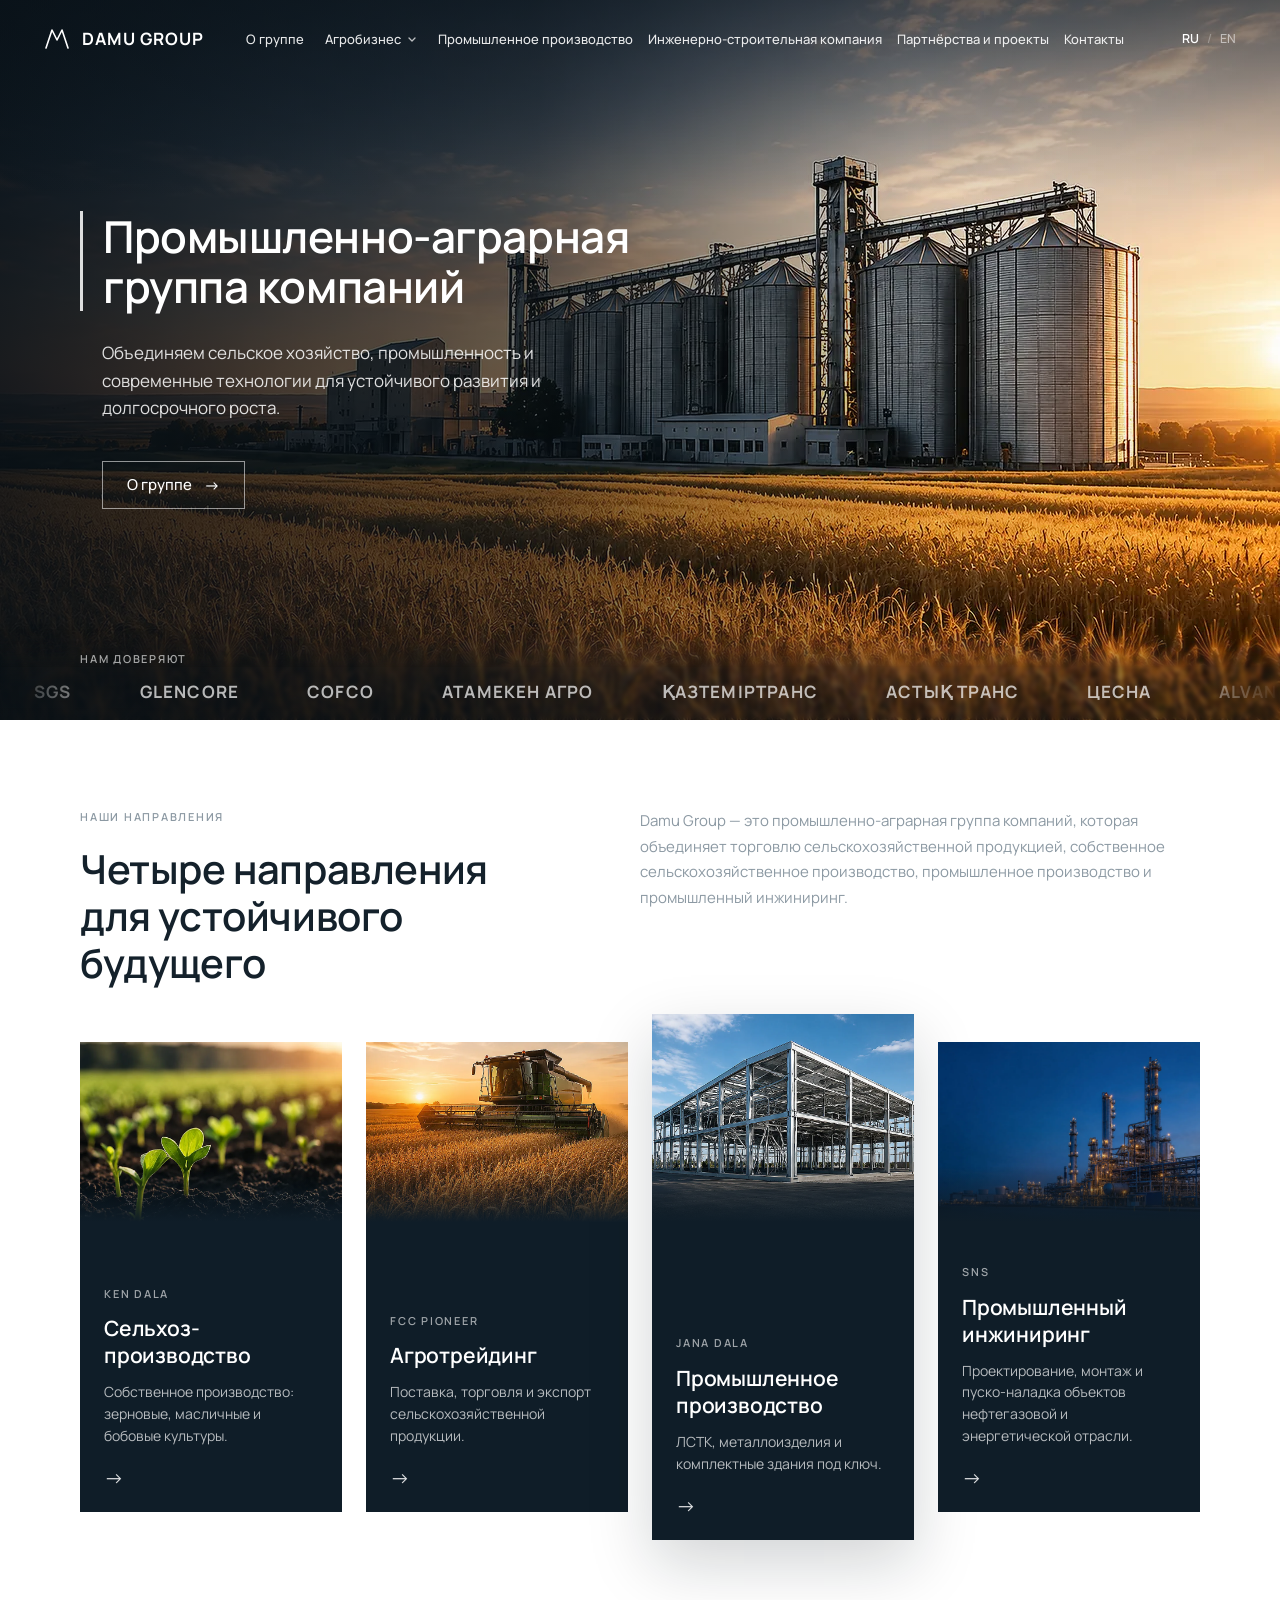
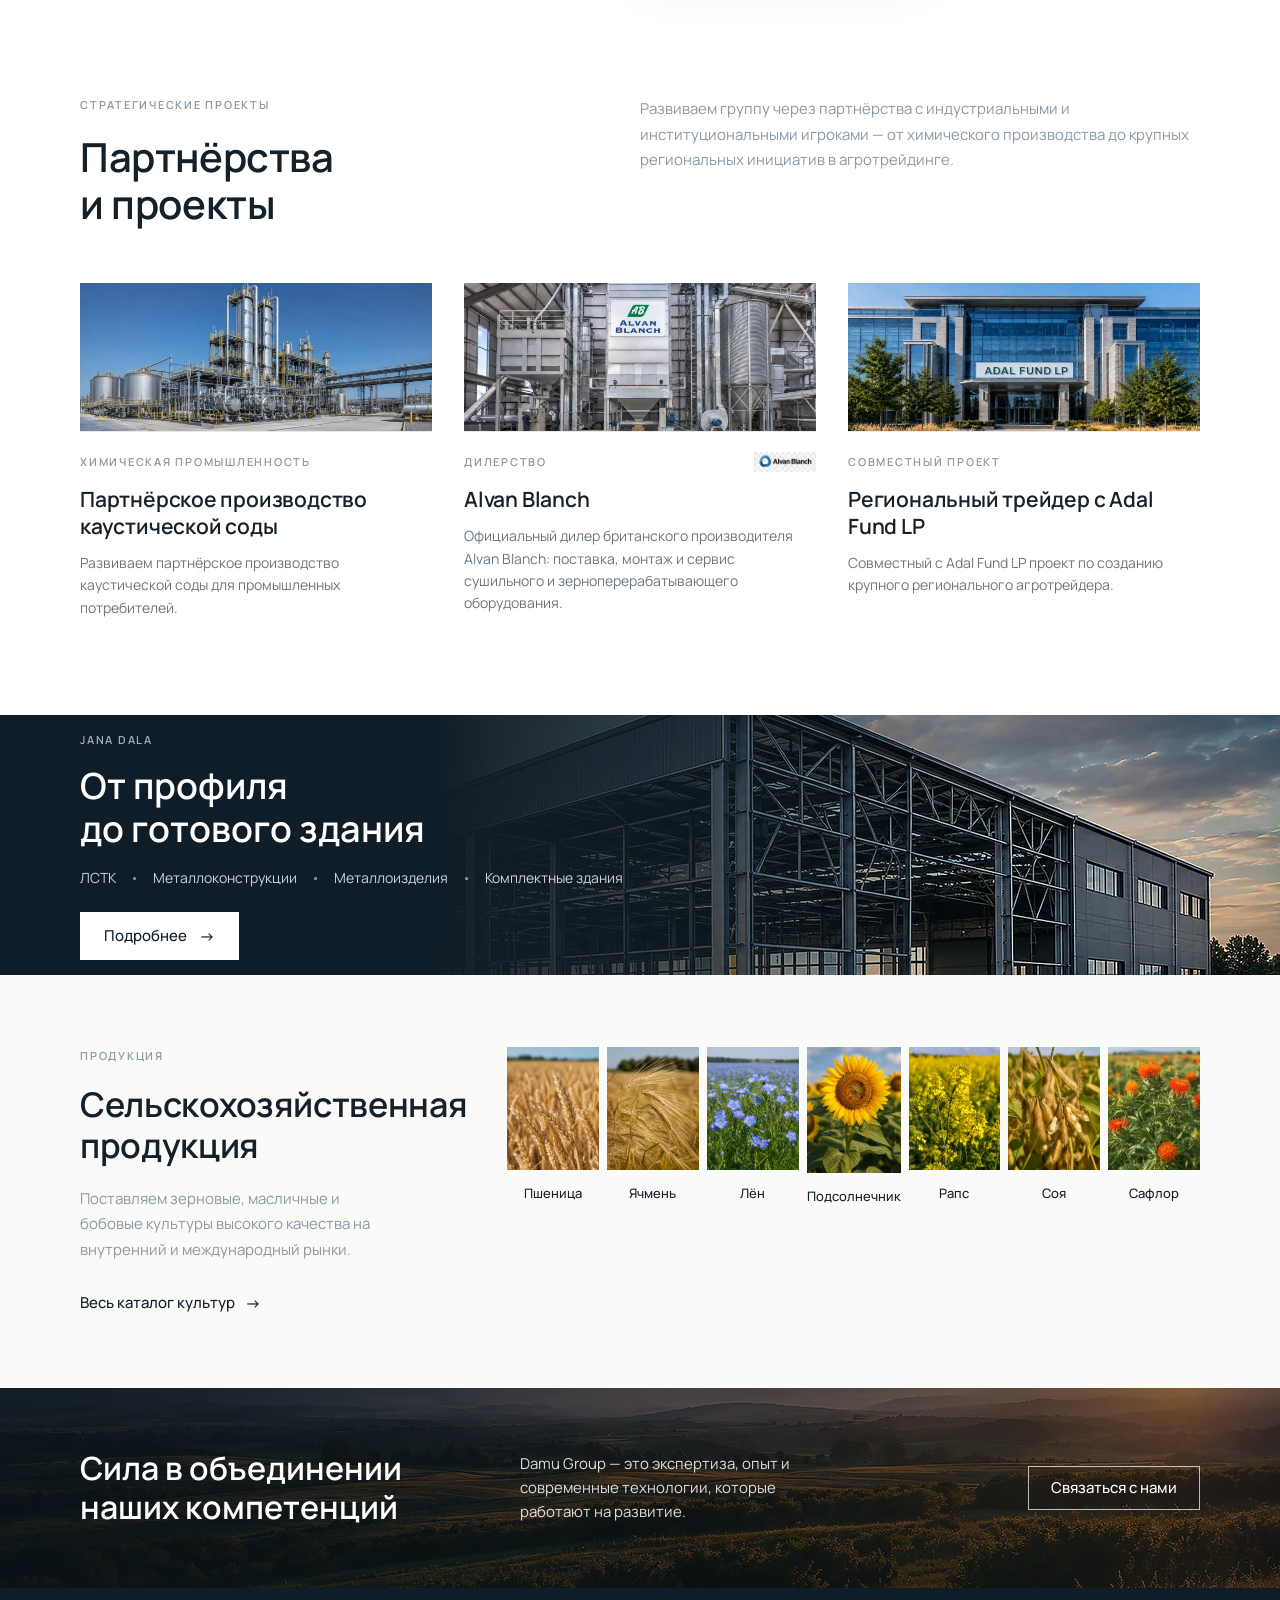
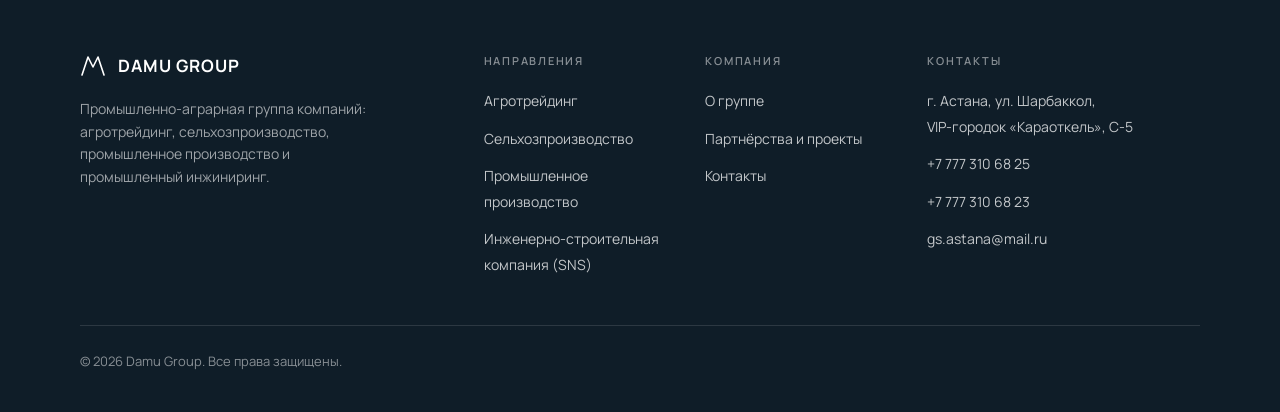
==== commit ba20cda5: "Rename partner Baiterek -> Adal Fund LP everywhere Replace all references to Baiterek/«Бәйтерек» wit" ====
--- a/damu/index.html
+++ b/damu/index.html
@@ -113,7 +113,7 @@
             <span class="marquee__item" title="АО «Астық Транс»" aria-label="АО «Астық Транс»">Астық&nbsp;Транс</span>
             <span class="marquee__item" title="ТОО «Концерн «Цесна-Астык»»" aria-label="ТОО «Концерн «Цесна-Астык»»">Цесна</span>
             <span class="marquee__item" title="Alvan Blanch Development Company Ltd" aria-label="Alvan Blanch Development Company Ltd">Alvan&nbsp;Blanch</span>
-            <span class="marquee__item" title="АО «Национальный управляющий холдинг «Байтерек»»" aria-label="АО «Национальный управляющий холдинг «Байтерек»»">Бәйтерек</span>
+            <span class="marquee__item" title="Adal Fund LP" aria-label="Adal Fund LP">Adal&nbsp;Fund&nbsp;LP</span>
             <span class="marquee__item" title="ТОО «Павлодарский нефтехимический завод»" aria-label="ТОО «Павлодарский нефтехимический завод»">ПНХЗ</span>
             <span class="marquee__item" title="ТОО «Атырауский нефтеперерабатывающий завод»" aria-label="ТОО «Атырауский нефтеперерабатывающий завод»">АНПЗ</span>
             <span class="marquee__item" title="ТОО «ПетроКазахстан Ойл Продактс»" aria-label="ТОО «ПетроКазахстан Ойл Продактс»">ПКОП</span>
@@ -129,7 +129,7 @@
             <span class="marquee__item" title="АО «Астық Транс»" aria-label="АО «Астық Транс»">Астық&nbsp;Транс</span>
             <span class="marquee__item" title="ТОО «Концерн «Цесна-Астык»»" aria-label="ТОО «Концерн «Цесна-Астык»»">Цесна</span>
             <span class="marquee__item" title="Alvan Blanch Development Company Ltd" aria-label="Alvan Blanch Development Company Ltd">Alvan&nbsp;Blanch</span>
-            <span class="marquee__item" title="АО «Национальный управляющий холдинг «Байтерек»»" aria-label="АО «Национальный управляющий холдинг «Байтерек»»">Бәйтерек</span>
+            <span class="marquee__item" title="Adal Fund LP" aria-label="Adal Fund LP">Adal&nbsp;Fund&nbsp;LP</span>
             <span class="marquee__item" title="ТОО «Павлодарский нефтехимический завод»" aria-label="ТОО «Павлодарский нефтехимический завод»">ПНХЗ</span>
             <span class="marquee__item" title="ТОО «Атырауский нефтеперерабатывающий завод»" aria-label="ТОО «Атырауский нефтеперерабатывающий завод»">АНПЗ</span>
             <span class="marquee__item" title="ТОО «ПетроКазахстан Ойл Продактс»" aria-label="ТОО «ПетроКазахстан Ойл Продактс»">ПКОП</span>
@@ -240,14 +240,13 @@
 
           <!-- 3 -->
           <article class="partner">
-            <div class="partner__media partner__media--baiterek" role="img" aria-label="Совместный проект регионального агротрейдера"></div>
+            <div class="partner__media partner__media--adal" role="img" aria-label="Совместный проект регионального агротрейдера"></div>
             <div class="partner__body">
               <div class="partner__meta">
                 <p class="eyebrow partner__eyebrow">Совместный проект</p>
-                <img class="partner__logo" src="public/images/baiterek.png" alt="Бәйтерек" width="120" height="20" loading="lazy">
               </div>
-              <h3 class="partner__title">Региональный трейдер с «Бәйтерек»</h3>
-              <p class="partner__text">Совместный с холдингом «Бәйтерек» проект по созданию крупного регионального агротрейдера.</p>
+              <h3 class="partner__title">Региональный трейдер с Adal Fund LP</h3>
+              <p class="partner__text">Совместный с Adal Fund LP проект по созданию крупного регионального агротрейдера.</p>
             </div>
           </article>
         </div>
--- a/damu/styles.css
+++ b/damu/styles.css
@@ -352,7 +352,7 @@
   background-image: url("public/images/05_alvan_blanch_equipment.jpg");
   background-image: image-set(url("public/images/05_alvan_blanch_equipment.webp") type("image/webp"), url("public/images/05_alvan_blanch_equipment.jpg") type("image/jpeg"));
 }
-.partner__media--baiterek { background-image: url("public/images/baiterek-partnership.jpg"); background-image: image-set(url("public/images/baiterek-partnership.webp") type("image/webp"), url("public/images/baiterek-partnership.jpg") type("image/jpeg")); }
+.partner__media--adal { background-image: url("public/images/adal-fund-partnership.jpg"); background-image: image-set(url("public/images/adal-fund-partnership.webp") type("image/webp"), url("public/images/adal-fund-partnership.jpg") type("image/jpeg")); }
 .partner__body {
   padding-top: 20px;
   border-top: 1px solid #E6E8EA;
